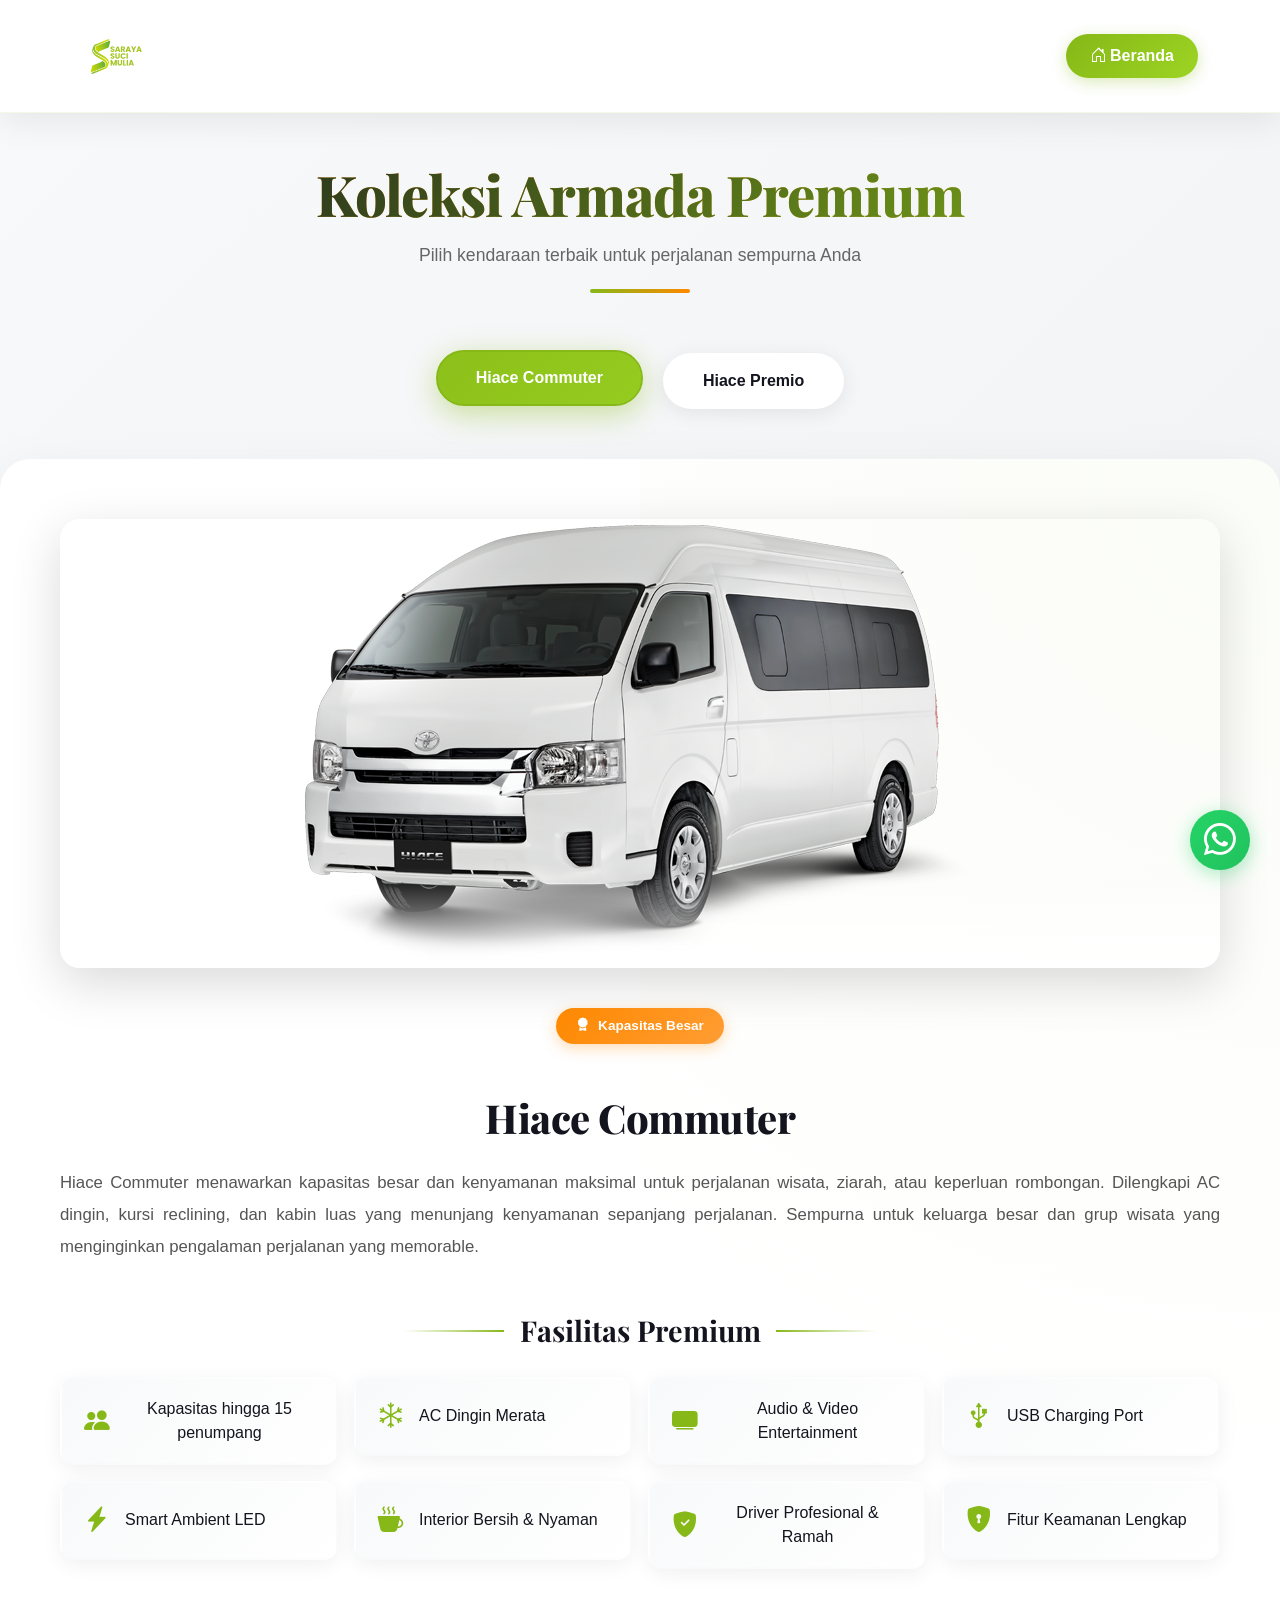
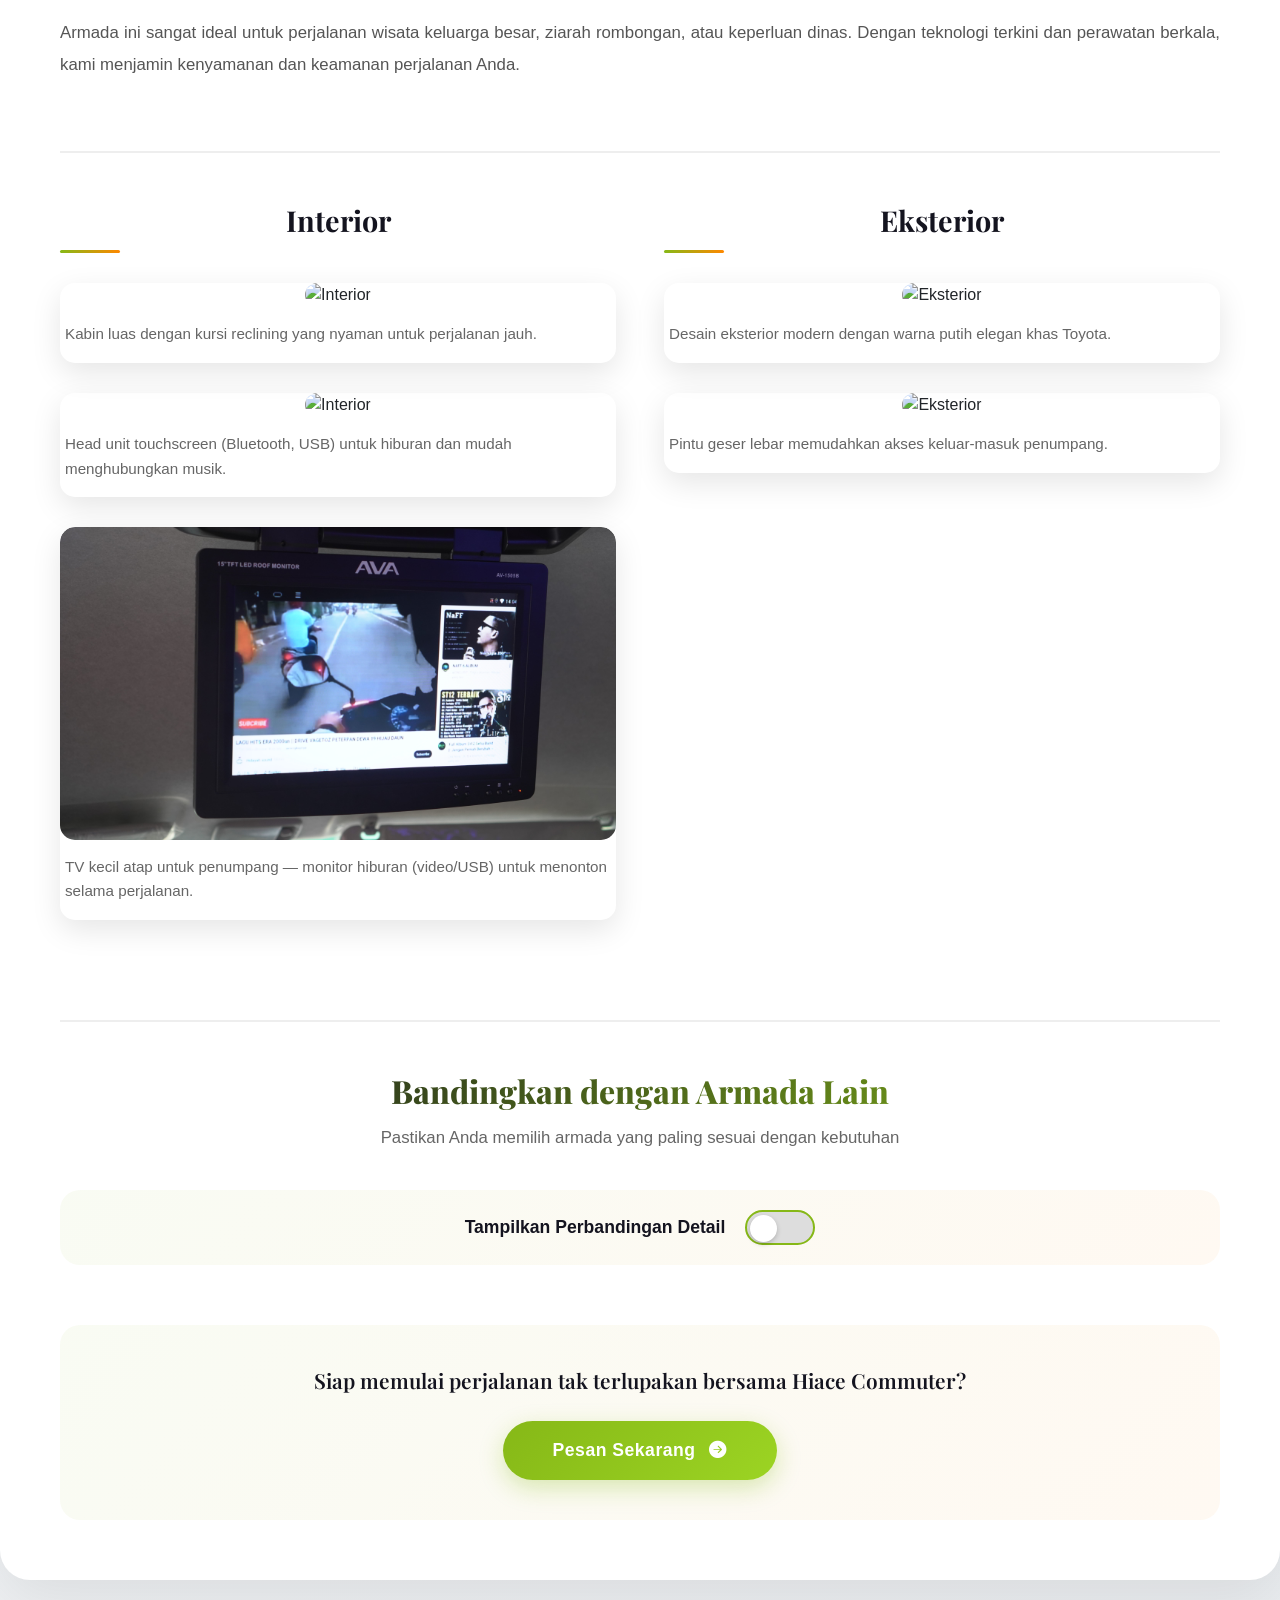
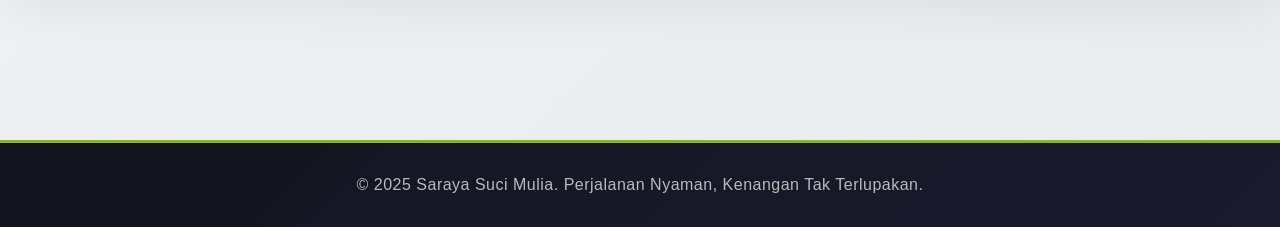
==== detailArmada.html @ 7cbd4448 "Initial commit" ====
<!DOCTYPE html>
<html lang="id">

<head>
  <meta charset="UTF-8">
  <meta name="viewport" content="width=device-width, initial-scale=1.0">
  <title>Detail Armada - Saraya</title>

  <!-- BOOTSTRAP & ICONS -->
   <link rel="icon" href="assets/img/logo_saraya.png" />
  <link href="https://cdn.jsdelivr.net/npm/bootstrap@5.3.3/dist/css/bootstrap.min.css" rel="stylesheet">
  <link href="https://cdn.jsdelivr.net/npm/bootstrap-icons@1.11.3/font/bootstrap-icons.css" rel="stylesheet">
  <link
    href="https://fonts.googleapis.com/css2?family=Playfair+Display:wght@600;700;800&family=Poppins:wght@300;400;500;600;700&display=swap"
    rel="stylesheet">
  <link href="https://fonts.googleapis.com/css2?family=Montserrat:wght@400;700&display=swap" rel="stylesheet">
  <link href="https://unpkg.com/aos@2.3.1/dist/aos.css" rel="stylesheet">

  <style>
    :root {
      --primary: #86B817;
      --secondary: #FE8800;
      --light: #F5F5F5;
      --dark: #14141F;
      --gold: #D4AF37;
    }

    * {
      margin: 0;
      padding: 0;
      box-sizing: border-box;
    }

    body {
      background: linear-gradient(135deg, #f8f9fa 0%, #e9ecef 100%);
      font-family: Helvetica, 'Montserrat', Arial, sans-serif;
      padding-top: 100px;
      overflow-x: hidden;
    }

    /* === NAVBAR === */
    .navbar {
      backdrop-filter: blur(20px);
      background: rgba(255, 255, 255, 0.95) !important;
      box-shadow: 0 8px 32px rgba(0, 0, 0, 0.08);
      border-bottom: 1px solid rgba(134, 184, 23, 0.1);
      transition: all 0.3s ease;
    }

    .navbar-brand img {
      width: 70px;
      height: auto;
      transition: transform 0.3s ease;
    }

    .navbar-brand img:hover {
      transform: scale(1.05);
    }

    .btn-home {
      background: linear-gradient(135deg, var(--primary), #9cd423);
      border: none;
      color: white;
      font-weight: 600;
      padding: 10px 28px;
      border-radius: 50px;
      box-shadow: 0 4px 15px rgba(134, 184, 23, 0.3);
      transition: all 0.3s ease;
      position: relative;
      overflow: hidden;
    }

    .btn-home::before {
      content: '';
      position: absolute;
      top: 0;
      left: -100%;
      width: 100%;
      height: 100%;
      background: linear-gradient(90deg, transparent, rgba(255, 255, 255, 0.3), transparent);
      transition: left 0.5s ease;
    }

    .btn-home:hover::before {
      left: 100%;
    }

    .btn-home:hover {
      transform: translateY(-2px);
      box-shadow: 0 6px 25px rgba(134, 184, 23, 0.4);
    }

    /* === MAIN CONTAINER === */
    main.container {
      padding: 60px 0 80px;
      max-width: 1400px;
    }

    /* === HERO TITLE === */
    .hero-title {
      text-align: center;
      margin-bottom: 60px;
      position: relative;
    }

    .hero-title h1 {
      font-family: 'Playfair Display', serif;
      font-weight: 800;
      font-size: 3.5rem;
      background: linear-gradient(135deg, var(--dark) 0%, var(--primary) 100%);
      -webkit-background-clip: text;
      -webkit-text-fill-color: transparent;
      background-clip: text;
      letter-spacing: -1px;
      margin-bottom: 15px;
      animation: fadeInDown 0.8s ease;
      position: relative;
    }

    .hero-title h1::before {
      content: attr(data-text);
      position: absolute;
      left: 0;
      top: 0;
      width: 100%;
      height: 100%;
      background: linear-gradient(135deg, var(--secondary) 0%, var(--gold) 100%);
      -webkit-background-clip: text;
      -webkit-text-fill-color: transparent;
      background-clip: text;
      z-index: -1;
      animation: shimmer 3s ease-in-out infinite;
    }

    @keyframes shimmer {

      0%,
      100% {
        opacity: 0;
        transform: translateX(-2px) translateY(-2px);
      }

      50% {
        opacity: 0.3;
        transform: translateX(2px) translateY(2px);
      }
    }

    .hero-title p {
      color: #666;
      font-size: 1.1rem;
      font-weight: 300;
      animation: fadeInUp 0.8s ease 0.2s backwards;
    }

    .hero-title::after {
      content: '';
      display: block;
      width: 100px;
      height: 4px;
      background: linear-gradient(90deg, var(--primary), var(--secondary));
      margin: 20px auto 0;
      border-radius: 10px;
      animation: fadeIn 0.8s ease 0.4s backwards;
    }

    @keyframes fadeInDown {
      from {
        opacity: 0;
        transform: translateY(-30px);
      }

      to {
        opacity: 1;
        transform: translateY(0);
      }
    }

    @keyframes fadeInUp {
      from {
        opacity: 0;
        transform: translateY(30px);
      }

      to {
        opacity: 1;
        transform: translateY(0);
      }
    }

    @keyframes fadeIn {
      from {
        opacity: 0;
      }

      to {
        opacity: 1;
      }
    }

    /* === SWITCH BUTTON === */
    .list-group-armada {
      display: flex;
      justify-content: center;
      gap: 20px;
      margin-bottom: 50px;
      flex-wrap: wrap;
    }

    .list-group-armada button {
      cursor: pointer;
      background: white;
      border: 2px solid transparent;
      color: var(--dark);
      padding: 14px 38px;
      border-radius: 50px;
      font-weight: 600;
      font-size: 1rem;
      transition: all 0.4s cubic-bezier(0.4, 0, 0.2, 1);
      box-shadow: 0 4px 20px rgba(0, 0, 0, 0.08);
      position: relative;
      overflow: hidden;
    }

    .list-group-armada button::before {
      content: '';
      position: absolute;
      top: 50%;
      left: 50%;
      width: 0;
      height: 0;
      border-radius: 50%;
      background: linear-gradient(135deg, var(--primary), #9cd423);
      transform: translate(-50%, -50%);
      transition: width 0.6s ease, height 0.6s ease;
      z-index: 0;
    }

    .list-group-armada button span {
      position: relative;
      z-index: 1;
    }

    .list-group-armada button:hover::before {
      width: 300px;
      height: 300px;
    }

    .list-group-armada button:hover {
      color: white;
      transform: translateY(-3px);
      box-shadow: 0 8px 30px rgba(134, 184, 23, 0.3);
    }

    .list-group-armada button.active {
      background: linear-gradient(135deg, var(--primary), #9cd423);
      color: white;
      border-color: var(--primary);
      box-shadow: 0 8px 30px rgba(134, 184, 23, 0.4);
      transform: translateY(-3px);
    }

    .list-group-armada button.active::before {
      width: 300px;
      height: 300px;
    }

    /* === ARMADA DETAIL === */
    .armada-detail {
      background: white;
      padding: 60px;
      border-radius: 30px;
      box-shadow: 0 20px 60px rgba(0, 0, 0, 0.08);
      transition: opacity 0.5s ease;
      position: relative;
      overflow: hidden;
    }

    .armada-detail::before {
      content: '';
      position: absolute;
      top: -50%;
      right: -50%;
      width: 100%;
      height: 100%;
      background: radial-gradient(circle, rgba(134, 184, 23, 0.03) 0%, transparent 70%);
      pointer-events: none;
    }

    .armada-image-wrapper {
      position: relative;
      margin-bottom: 40px;
      border-radius: 20px;
      overflow: hidden;
      box-shadow: 0 15px 50px rgba(0, 0, 0, 0.15);
    }

    .armada-image-wrapper::after {
      content: '';
      position: absolute;
      bottom: 0;
      left: 0;
      right: 0;
      height: 100px;
      background: linear-gradient(to top, rgba(255, 255, 255, 0.9), transparent);
    }

    .armada-detail img.main-image {
      max-width: 100%;
      border-radius: 20px;
      transition: transform 0.5s ease;
    }

    .armada-image-wrapper:hover img.main-image {
      transform: scale(1.05);
    }

    .armada-detail h3 {
      font-family: 'Playfair Display', serif;
      font-weight: 800;
      color: var(--dark);
      margin: 30px 0 20px;
      font-size: 2.5rem;
      letter-spacing: -0.5px;
    }

    .armada-badge {
      display: inline-block;
      background: linear-gradient(135deg, var(--secondary), #ff9d33);
      color: white;
      padding: 8px 20px;
      border-radius: 50px;
      font-size: 0.85rem;
      font-weight: 600;
      margin-bottom: 20px;
      box-shadow: 0 4px 15px rgba(254, 136, 0, 0.3);
      animation: pulse 2s ease-in-out infinite;
    }

    @keyframes pulse {

      0%,
      100% {
        transform: scale(1);
        box-shadow: 0 4px 15px rgba(254, 136, 0, 0.3);
      }

      50% {
        transform: scale(1.05);
        box-shadow: 0 6px 25px rgba(254, 136, 0, 0.5);
      }
    }

    .armada-detail p.description {
      color: #555;
      line-height: 1.9;
      text-align: justify;
      font-size: 1.05rem;
      font-weight: 400;
      margin: 25px 0;
    }

    /* === FASILITAS === */
    .fasilitas-section {
      margin-top: 50px;
    }

    .fasilitas-title {
      font-family: 'Playfair Display', serif;
      font-weight: 700;
      color: var(--dark);
      font-size: 1.8rem;
      margin-bottom: 30px;
      text-align: center;
      position: relative;
      display: inline-block;
      width: 100%;
    }

    .fasilitas-title::before,
    .fasilitas-title::after {
      content: '';
      position: absolute;
      top: 50%;
      width: 100px;
      height: 2px;
      background: linear-gradient(90deg, transparent, var(--primary));
    }

    .fasilitas-title::before {
      right: 60%;
      margin-right: 20px;
      background: linear-gradient(90deg, transparent, var(--primary));
    }

    .fasilitas-title::after {
      left: 60%;
      margin-left: 20px;
      background: linear-gradient(90deg, var(--primary), transparent);
    }

    .fasilitas-item {
      display: flex;
      align-items: center;
      gap: 15px;
      background: linear-gradient(135deg, #f8f9fa 0%, #ffffff 100%);
      border-radius: 15px;
      padding: 18px 22px;
      box-shadow: 0 5px 20px rgba(0, 0, 0, 0.06);
      border: 2px solid transparent;
      transition: all 0.4s cubic-bezier(0.4, 0, 0.2, 1);
      position: relative;
      overflow: hidden;
    }

    .fasilitas-item::before {
      content: '';
      position: absolute;
      top: 0;
      left: -100%;
      width: 100%;
      height: 100%;
      background: linear-gradient(135deg, var(--primary), #9cd423);
      transition: left 0.4s ease;
      z-index: 0;
    }

    .fasilitas-item:hover::before {
      left: 0;
    }

    .fasilitas-item:hover {
      border-color: var(--primary);
      transform: translateY(-5px);
      box-shadow: 0 12px 35px rgba(134, 184, 23, 0.25);
    }

    .fasilitas-item i {
      font-size: 1.6rem;
      color: var(--primary);
      transition: all 0.4s ease;
      position: relative;
      z-index: 1;
    }

    .fasilitas-item span {
      font-weight: 500;
      color: var(--dark);
      transition: all 0.4s ease;
      position: relative;
      z-index: 1;
    }

    .fasilitas-item:hover i,
    .fasilitas-item:hover span {
      color: white;
    }

    /* === INTERIOR EKSTERIOR === */
    .interior-eksterior {
      margin-top: 70px;
      padding-top: 50px;
      border-top: 2px solid #eee;
    }

    .interior-eksterior h5 {
      font-family: 'Playfair Display', serif;
      font-weight: 700;
      color: var(--dark);
      margin-bottom: 30px;
      font-size: 1.8rem;
      position: relative;
      padding-bottom: 15px;
    }

    .interior-eksterior h5::after {
      content: '';
      position: absolute;
      bottom: 0;
      left: 0;
      width: 60px;
      height: 3px;
      background: linear-gradient(90deg, var(--primary), var(--secondary));
      border-radius: 10px;
    }

    .gallery-item {
      margin-bottom: 30px;
      position: relative;
      overflow: hidden;
      border-radius: 15px;
      box-shadow: 0 10px 30px rgba(0, 0, 0, 0.1);
      transition: all 0.4s ease;
    }

    .gallery-item:hover {
      transform: translateY(-8px);
      box-shadow: 0 15px 45px rgba(0, 0, 0, 0.15);
    }

    .gallery-item img {
      border-radius: 15px;
      width: 100%;
      transition: transform 0.5s ease;
    }

    .gallery-item:hover img {
      transform: scale(1.08);
    }

    .gallery-item p {
      margin-top: 15px;
      color: #666;
      font-size: 0.95rem;
      line-height: 1.6;
      text-align: left;
      padding: 0 5px;
    }

    /* === CTA BUTTON === */
    .cta-section {
      margin-top: 60px;
      text-align: center;
      padding: 40px;
      background: linear-gradient(135deg, rgba(134, 184, 23, 0.05), rgba(254, 136, 0, 0.05));
      border-radius: 20px;
    }

    .cta-text {
      font-size: 1.3rem;
      font-weight: 600;
      color: var(--dark);
      margin-bottom: 25px;
      font-family: 'Playfair Display', serif;
    }

    .btn-primary {
      background: linear-gradient(135deg, var(--primary), #9cd423);
      border: none;
      color: white;
      font-weight: 700;
      border-radius: 50px;
      padding: 16px 50px;
      font-size: 1.1rem;
      transition: all 0.4s cubic-bezier(0.4, 0, 0.2, 1);
      box-shadow: 0 8px 25px rgba(134, 184, 23, 0.3);
      position: relative;
      overflow: hidden;
      letter-spacing: 0.5px;
    }

    .btn-primary::before {
      content: '';
      position: absolute;
      top: 0;
      left: -100%;
      width: 100%;
      height: 100%;
      background: linear-gradient(90deg, transparent, rgba(255, 255, 255, 0.3), transparent);
      transition: left 0.6s ease;
    }

    .btn-primary:hover::before {
      left: 100%;
    }

    .btn-primary:hover {
      background: linear-gradient(135deg, var(--secondary), #ff9d33);
      transform: translateY(-4px);
      box-shadow: 0 12px 35px rgba(254, 136, 0, 0.4);
    }

    .btn-primary i {
      margin-left: 8px;
      transition: transform 0.3s ease;
    }

    .btn-primary:hover i {
      transform: translateX(5px);
    }

    /* === FOOTER === */
    footer {
      background: linear-gradient(135deg, var(--dark) 0%, #1a1a2e 100%);
      color: #bbb;
      padding: 30px 0;
      margin-top: 80px;
      border-top: 3px solid var(--primary);
    }

    footer p {
      margin-bottom: 0;
      font-weight: 300;
      letter-spacing: 0.5px;
    }

    /* === RESPONSIVE === */
    @media (max-width: 768px) {
      .hero-title h1 {
        font-size: 2.5rem;
      }

      .armada-detail {
        padding: 30px 20px;
      }

      .armada-detail h3 {
        font-size: 2rem;
      }

      .list-group-armada button {
        width: 100%;
        max-width: 300px;
      }

      .btn-primary {
        width: 100%;
        max-width: 300px;
      }
    }

    @media (max-width: 576px) {
      body {
        padding-top: 90px;
      }

      main.container {
        padding: 40px 0;
      }

      .hero-title h1 {
        font-size: 2rem;
      }

      .armada-detail h3 {
        font-size: 1.8rem;
      }

      .fasilitas-title::before,
      .fasilitas-title::after {
        display: none;
      }
    }

    /* === FLOATING WHATSAPP === */
    .floating-whatsapp {
      position: fixed;
      width: 60px;
      height: 60px;
      bottom: 30px;
      right: 30px;
      background: linear-gradient(135deg, #25d366, #20ba5a);
      color: white;
      border-radius: 50%;
      text-align: center;
      font-size: 32px;
      box-shadow: 0 4px 20px rgba(37, 211, 102, 0.4);
      z-index: 9999;
      transition: all 0.3s ease;
      display: flex;
      align-items: center;
      justify-content: center;
      animation: bounce 2s ease-in-out infinite;
    }

    .floating-whatsapp::before {
      content: '';
      position: absolute;
      width: 100%;
      height: 100%;
      border-radius: 50%;
      background: rgba(37, 211, 102, 0.3);
      animation: ripple 1.5s ease-out infinite;
    }

    @keyframes bounce {

      0%,
      100% {
        transform: translateY(0);
      }

      50% {
        transform: translateY(-10px);
      }
    }

    @keyframes ripple {
      0% {
        transform: scale(1);
        opacity: 0.7;
      }

      100% {
        transform: scale(1.5);
        opacity: 0;
      }
    }

    .floating-whatsapp:hover {
      background: linear-gradient(135deg, #20ba5a, #1da851);
      transform: scale(1.1);
      box-shadow: 0 6px 30px rgba(37, 211, 102, 0.6);
    }

    .floating-whatsapp i {
      position: relative;
      z-index: 1;
    }

    /* === STATS COUNTER (Optional Enhancement) === */
    .stats-section {
      display: flex;
      justify-content: space-around;
      padding: 40px 0;
      background: linear-gradient(135deg, rgba(134, 184, 23, 0.05), rgba(254, 136, 0, 0.05));
      border-radius: 20px;
      margin: 40px 0;
    }

    .stat-item {
      text-align: center;
    }

    .stat-number {
      font-family: 'Playfair Display', serif;
      font-size: 3rem;
      font-weight: 800;
      background: linear-gradient(135deg, var(--primary), var(--secondary));
      -webkit-background-clip: text;
      -webkit-text-fill-color: transparent;
      background-clip: text;
    }

    .stat-label {
      color: #666;
      font-size: 0.95rem;
      margin-top: 5px;
    }

    /* === SCROLL TO TOP === */
    .scroll-top {
      position: fixed;
      bottom: 100px;
      right: 30px;
      width: 45px;
      height: 45px;
      background: linear-gradient(135deg, var(--primary), #9cd423);
      color: white;
      border-radius: 50%;
      display: none;
      align-items: center;
      justify-content: center;
      cursor: pointer;
      box-shadow: 0 4px 15px rgba(134, 184, 23, 0.3);
      transition: all 0.3s ease;
      z-index: 9998;
    }

    .scroll-top:hover {
      transform: translateY(-5px);
      box-shadow: 0 6px 25px rgba(134, 184, 23, 0.5);
    }

    .scroll-top.show {
      display: flex;
    }

    /* === COMPARISON TOOL === */
    .comparison-section-inline {
      margin-top: 70px;
      padding-top: 50px;
      border-top: 2px solid #eee;
    }

    .comparison-section {
      margin: 60px 0;
      padding: 50px;
      background: white;
      border-radius: 30px;
      box-shadow: 0 20px 60px rgba(0, 0, 0, 0.08);
      position: relative;
      overflow: hidden;
    }

    .comparison-section::before {
      content: '';
      position: absolute;
      top: -50%;
      left: -50%;
      width: 100%;
      height: 100%;
      background: radial-gradient(circle, rgba(134, 184, 23, 0.03) 0%, transparent 70%);
      pointer-events: none;
    }

    .comparison-header {
      text-align: center;
      margin-bottom: 40px;
    }

    .comparison-title {
      font-family: 'Playfair Display', serif;
      font-weight: 800;
      font-size: 2.5rem;
      background: linear-gradient(135deg, var(--dark) 0%, var(--primary) 100%);
      -webkit-background-clip: text;
      -webkit-text-fill-color: transparent;
      background-clip: text;
      margin-bottom: 15px;
    }

    .comparison-subtitle {
      color: #666;
      font-size: 1.05rem;
      font-weight: 300;
    }

    .comparison-toggle {
      display: flex;
      justify-content: center;
      align-items: center;
      gap: 20px;
      margin-bottom: 40px;
      padding: 20px;
      background: linear-gradient(135deg, rgba(134, 184, 23, 0.05), rgba(254, 136, 0, 0.05));
      border-radius: 20px;
    }

    .comparison-toggle-text {
      font-weight: 600;
      color: var(--dark);
      font-size: 1.1rem;
    }

    .toggle-switch {
      position: relative;
      width: 70px;
      height: 35px;
      background: #ddd;
      border-radius: 50px;
      cursor: pointer;
      transition: all 0.3s ease;
      border: 2px solid var(--primary);
    }

    .toggle-switch.active {
      background: linear-gradient(135deg, var(--primary), #9cd423);
    }

    .toggle-slider {
      position: absolute;
      top: 3px;
      left: 3px;
      width: 27px;
      height: 27px;
      background: white;
      border-radius: 50%;
      transition: all 0.3s ease;
      box-shadow: 0 2px 5px rgba(0, 0, 0, 0.2);
    }

    .toggle-switch.active .toggle-slider {
      transform: translateX(35px);
    }

    .comparison-table {
      width: 100%;
      border-collapse: separate;
      border-spacing: 0;
      overflow: hidden;
      border-radius: 15px;
      box-shadow: 0 5px 20px rgba(0, 0, 0, 0.08);
    }

    .comparison-table thead th {
      background: linear-gradient(135deg, var(--primary), #9cd423);
      color: white;
      padding: 20px;
      font-weight: 700;
      font-size: 1.2rem;
      text-align: center;
      position: sticky;
      top: 0;
      z-index: 10;
    }

    .comparison-table thead th:first-child {
      border-radius: 15px 0 0 0;
      text-align: left;
      padding-left: 30px;
    }

    .comparison-table thead th:last-child {
      border-radius: 0 15px 0 0;
    }

    .comparison-table tbody tr {
      transition: all 0.3s ease;
    }

    .comparison-table tbody tr:hover {
      background: rgba(134, 184, 23, 0.05);
      transform: scale(1.01);
    }

    .comparison-table tbody tr:hover td:first-child {
      color: var(--primary);
      font-weight: 700;
    }

    .comparison-table tbody tr:hover .comparison-icon {
      transform: scale(1.2);
      transition: transform 0.3s ease;
    }

    .comparison-table tbody td {
      padding: 20px;
      border-bottom: 1px solid #eee;
      text-align: center;
      vertical-align: middle;
      transition: all 0.3s ease;
    }

    .comparison-table tbody td:first-child {
      font-weight: 600;
      color: var(--dark);
      text-align: left;
      padding-left: 30px;
      width: 35%;
    }

    .comparison-table tbody tr:last-child td {
      border-bottom: none;
    }

    .comparison-value {
      font-size: 1.05rem;
      color: #555;
      font-weight: 500;
    }

    .comparison-icon {
      font-size: 1.8rem;
      margin-right: 10px;
      vertical-align: middle;
    }

    .icon-check {
      color: var(--primary);
    }

    .icon-times {
      color: #dc3545;
    }

    .highlight-cell {
      background: linear-gradient(135deg, rgba(134, 184, 23, 0.1), rgba(156, 212, 35, 0.1));
      font-weight: 700;
      color: var(--primary);
    }

    .best-badge {
      display: inline-block;
      background: linear-gradient(135deg, var(--secondary), #ff9d33);
      color: white;
      padding: 4px 12px;
      border-radius: 20px;
      font-size: 0.75rem;
      font-weight: 600;
      margin-left: 8px;
      box-shadow: 0 2px 8px rgba(254, 136, 0, 0.3);
    }

    /* Comparison Cards for Mobile */
    .comparison-cards {
      display: none;
    }

    .comparison-card {
      background: white;
      border-radius: 20px;
      padding: 30px;
      margin-bottom: 25px;
      box-shadow: 0 10px 30px rgba(0, 0, 0, 0.1);
      border: 2px solid transparent;
      transition: all 0.3s ease;
    }

    .comparison-card:hover {
      border-color: var(--primary);
      transform: translateY(-5px);
      box-shadow: 0 15px 40px rgba(134, 184, 23, 0.2);
    }

    .comparison-card-header {
      text-align: center;
      margin-bottom: 25px;
      padding-bottom: 20px;
      border-bottom: 2px solid #eee;
    }

    .comparison-card-title {
      font-family: 'Playfair Display', serif;
      font-weight: 800;
      font-size: 1.8rem;
      color: var(--dark);
      margin-bottom: 10px;
    }

    .comparison-card-badge {
      display: inline-block;
      background: linear-gradient(135deg, var(--secondary), #ff9d33);
      color: white;
      padding: 6px 16px;
      border-radius: 20px;
      font-size: 0.85rem;
      font-weight: 600;
    }

    .comparison-card-item {
      display: flex;
      justify-content: space-between;
      align-items: center;
      padding: 15px 0;
      border-bottom: 1px solid #f0f0f0;
    }

    .comparison-card-item:last-child {
      border-bottom: none;
    }

    .comparison-card-label {
      font-weight: 600;
      color: var(--dark);
      font-size: 0.95rem;
    }

    .comparison-card-value {
      color: #555;
      font-weight: 500;
      text-align: right;
    }

    @media (max-width: 992px) {
      .comparison-table-wrapper {
        display: none;
      }

      .comparison-cards {
        display: block;
      }

      .comparison-section {
        padding: 30px 20px;
      }

      .comparison-title {
        font-size: 2rem;
      }
    }
  </style>
</head>

<body>
  <nav class="navbar navbar-light fixed-top py-3">
    <div class="container d-flex justify-content-between align-items-center">
      <a class="navbar-brand" href="index.html">
        <img src="assets/img/logo_saraya.png" alt="Saraya Suci Mulia">
      </a>
      <a href="index.html" class="btn btn-home px-4">
        <i class="bi bi-house-door"></i> Beranda
      </a>
    </div>
  </nav>

  <main class="container">
    <div class="hero-title">
      <h1 data-text="Koleksi Armada Premium">Koleksi Armada Premium</h1>
      <p>Pilih kendaraan terbaik untuk perjalanan sempurna Anda</p>
    </div>

    <div class="list-group-armada">
      <button class="active" data-armada="commuter">
        <span>Hiace Commuter</span>
      </button>
      <button data-armada="premio">
        <span>Hiace Premio</span>
      </button>
    </div>

    <section id="armadaDetail" class="armada-detail text-center">
      <!-- Konten dinamis di sini -->
    </section>
  </main>

  <footer class="text-center">
    <p>&copy; 2025 Saraya Suci Mulia. Perjalanan Nyaman, Kenangan Tak Terlupakan.</p>
  </footer>

  <!-- Floating WhatsApp Button -->
  <a href="https://wa.me/628884907865?text=Halo,%20saya%20ingin%20bertanya%20tentang%20sewa%20armada"
    class="floating-whatsapp" target="_blank" title="Hubungi kami di WhatsApp">
    <i class="bi bi-whatsapp"></i>
  </a>

  <!-- JS -->
  <script src="https://cdn.jsdelivr.net/npm/bootstrap@5.3.3/dist/js/bootstrap.bundle.min.js"></script>
  <script src="https://unpkg.com/aos@2.3.1/dist/aos.js"></script>
  <script>
    // Initialize AOS
    AOS.init({
      duration: 800,
      easing: 'ease-in-out',
      once: true,
      offset: 100
    });

    const armadaData = {
      commuter: {
        title: "Hiace Commuter",
        badge: "Kapasitas Besar",
        img: "assets/img/armada/commuter.png",
        desc: "Hiace Commuter menawarkan kapasitas besar dan kenyamanan maksimal untuk perjalanan wisata, ziarah, atau keperluan rombongan. Dilengkapi AC dingin, kursi reclining, dan kabin luas yang menunjang kenyamanan sepanjang perjalanan. Sempurna untuk keluarga besar dan grup wisata yang menginginkan pengalaman perjalanan yang memorable.",
        fasilitas: [
          { icon: "bi-people-fill", text: "Kapasitas hingga 15 penumpang" },
          { icon: "bi-snow", text: "AC Dingin Merata" },
          { icon: "bi-tv-fill", text: "Audio & Video Entertainment" },
          { icon: "bi-usb-symbol", text: "USB Charging Port" },
          { icon: "bi-lightning-charge-fill", text: "Smart Ambient LED" },
          { icon: "bi-cup-hot-fill", text: "Interior Bersih & Nyaman" },
          { icon: "bi-shield-fill-check", text: "Driver Profesional & Ramah" },
          { icon: "bi-shield-lock-fill", text: "Fitur Keamanan Lengkap" }
        ],
        extra: "Armada ini sangat ideal untuk perjalanan wisata keluarga besar, ziarah rombongan, atau keperluan dinas. Dengan teknologi terkini dan perawatan berkala, kami menjamin kenyamanan dan keamanan perjalanan Anda.",
        interior: [
          { img: "assets/img/armada/interiorcommuter1.jpg", text: "Kabin luas dengan kursi reclining yang nyaman untuk perjalanan jauh." },
          { img: "assets/img/armada/interiorcommuter2.jpg", text: "Head unit touchscreen (Bluetooth, USB) untuk hiburan dan mudah menghubungkan musik." },
          { img: "assets/img/armada/interior2.jpg", text: "TV kecil atap untuk penumpang — monitor hiburan (video/USB) untuk menonton selama perjalanan." }
        ],
        eksterior: [
          { img: "assets/img/armada/exteriorcommuter1.jpg", text: "Desain eksterior modern dengan warna putih elegan khas Toyota." },
          { img: "assets/img/armada/exteriorcommuter2.jpg", text: "Pintu geser lebar memudahkan akses keluar-masuk penumpang." }
        ]
      },
      premio: {
        title: "Hiace Premio",
        badge: "Luxury Class",
        img: "assets/img/armada/premio.png",
        desc: "Hiace Premio hadir dengan desain lebih modern, kabin mewah, dan suspensi halus. Cocok untuk perjalanan eksklusif, bisnis, atau wisata premium dengan tampilan elegan dan kenyamanan kelas atas. Nikmati pengalaman berkendara yang tak terlupakan dengan standar luxury yang mengutamakan detail dan kepuasan pelanggan.",
        fasilitas: [
          { icon: "bi-people-fill", text: "Kapasitas hingga 10 penumpang" },
          { icon: "bi-stars", text: "Premium Executive Seat" },
          { icon: "bi-snow", text: "AC Dingin Multi-Zone" },
          { icon: "bi-tv-fill", text: "Premium Entertainment System" },
          { icon: "bi-usb-symbol", text: "Fast USB Charging" },
          { icon: "bi-lightning-charge-fill", text: "Smart Ambient LED" },
          { icon: "bi-cup-hot-fill", text: "Luxury Interior Design" },
          { icon: "bi-shield-fill-check", text: "Professional Driver" },
          { icon: "bi-shield-lock-fill", text: "Fitur Keamanan Lengkap" }
        ],
        extra: "Hiace Premio menawarkan pengalaman perjalanan yang mewah dengan kenyamanan kelas eksekutif. Setiap detail dirancang untuk memberikan kemewahan maksimal, dari material premium hingga teknologi canggih yang memanjakan setiap perjalanan Anda.",
        interior: [
          { img: "assets/img/armada/interiorpremio1.jpg", text: "Interior premium dengan material kulit dan tata cahaya elegan." },
          { img: "assets/img/armada/interiorpremio2.jpg", text: "Kursi ergonomis dengan sandaran kepala dan ruang kaki luas." }
        ],
        eksterior: [
          { img: "assets/img/armada/exteriorpremio1.jpg", text: "Velg stylish dan bodi aerodinamis menambah kesan eksklusif." },
          { img: "assets/img/armada/duo-armada.jpg", text: "Desain eksterior elegan dan modern dengan grill berlapis krom." }
        ]
      }
    };

    const buttons = document.querySelectorAll('.list-group-armada button');
    const detailSection = document.getElementById('armadaDetail');

    function loadArmada(key) {
      const a = armadaData[key];
      detailSection.style.opacity = 0;

      setTimeout(() => {
        detailSection.innerHTML = `
          <div class="armada-image-wrapper" data-aos="zoom-in">
            <img src="${a.img}" alt="${a.title}" class="main-image">
          </div>
          <span class="armada-badge" data-aos="fade-up" data-aos-delay="100"><i class="bi bi-award-fill me-2"></i>${a.badge}</span>
          <h3 data-aos="fade-up" data-aos-delay="200">${a.title}</h3>
          <p class="description" data-aos="fade-up" data-aos-delay="300">${a.desc}</p>
          
          <div class="fasilitas-section">
            <h4 class="fasilitas-title" data-aos="fade-up" data-aos-delay="400">Fasilitas Premium</h4>
            <div class="row g-3">
              ${a.fasilitas.map((f, index) => `
                <div class="col-md-6 col-lg-3" data-aos="fade-up" data-aos-delay="${500 + (index * 50)}">
                  <div class="fasilitas-item">
                    <i class="bi ${f.icon}"></i> <span>${f.text}</span>
                  </div>
                </div>`).join('')}
            </div>
          </div>
          
          <p class="description mt-5" data-aos="fade-up" data-aos-delay="900">${a.extra}</p>
          
          <div class="interior-eksterior">
            <div class="row g-5">
              <div class="col-md-6" data-aos="fade-right" data-aos-delay="1000">
                <h5>Interior</h5>
                ${a.interior.map((i, index) => `
                  <div class="gallery-item" data-aos="fade-up" data-aos-delay="${1100 + (index * 100)}">
                    <img src="${i.img}" alt="Interior">
                    <p>${i.text}</p>
                  </div>`).join('')}
              </div>
              <div class="col-md-6" data-aos="fade-left" data-aos-delay="1000">
                <h5>Eksterior</h5>
                ${a.eksterior.map((e, index) => `
                  <div class="gallery-item" data-aos="fade-up" data-aos-delay="${1100 + (index * 100)}">
                    <img src="${e.img}" alt="Eksterior">
                    <p>${e.text}</p>
                  </div>`).join('')}
              </div>
            </div>
          </div>

          <!-- Comparison Section Inside Detail -->
          <div class="comparison-section-inline" style="margin-top: 70px; padding-top: 50px; border-top: 2px solid #eee;">
            <div class="comparison-header" data-aos="fade-up" data-aos-delay="1300">
              <h2 class="comparison-title" style="font-size: 2rem;">Bandingkan dengan Armada Lain</h2>
              <p class="comparison-subtitle">Pastikan Anda memilih armada yang paling sesuai dengan kebutuhan</p>
            </div>

            <div class="comparison-toggle" data-aos="fade-up" data-aos-delay="1400">
              <span class="comparison-toggle-text">Tampilkan Perbandingan Detail</span>
              <div class="toggle-switch" id="comparisonToggle">
                <div class="toggle-slider"></div>
              </div>
            </div>

            <div id="comparisonContent" style="display: none;">
              <!-- Table View for Desktop -->
              <div class="comparison-table-wrapper" data-aos="fade-up" data-aos-delay="1500">
                <table class="comparison-table">
                  <thead>
                    <tr>
                      <th>Fitur</th>
                      <th>
                        Hiace Commuter
                        <span class="best-badge">Best Value</span>
                      </th>
                      <th>
                        Hiace Premio
                        <span class="best-badge">Luxury</span>
                      </th>
                    </tr>
                  </thead>
                  <tbody>
                    <tr>
                      <td><i class="bi bi-people-fill comparison-icon"></i>Kapasitas</td>
                      <td class="highlight-cell">15 Penumpang</td>
                      <td>10 Penumpang</td>
                    </tr>
                    <tr>
                      <td><i class="bi bi-star-fill comparison-icon"></i>Tipe Kursi</td>
                      <td>Reclining Seat</td>
                      <td class="highlight-cell">Premium Executive Seat</td>
                    </tr>
                    <tr>
                      <td><i class="bi bi-snow comparison-icon"></i>AC</td>
                      <td>AC Dingin Merata</td>
                      <td class="highlight-cell">AC Multi-Zone</td>
                    </tr>
                    <tr>
                      <td><i class="bi bi-tv-fill comparison-icon"></i>Entertainment</td>
                      <td>Audio & Video Standard</td>
                      <td class="highlight-cell">Premium Entertainment System</td>
                    </tr>
                    <tr>
                      <td><i class="bi bi-usb-symbol comparison-icon"></i>Charging</td>
                      <td>USB Port</td>
                      <td class="highlight-cell">Fast USB Charging</td>
                    </tr>
                    <tr>
                      <td><i class="bi bi-lightning-charge-fill comparison-icon"></i>Pencahayaan</td>
                      <td>Lampu Ambient LED</td>
                      <td class="highlight-cell">Smart Ambient LED</td>
                    </tr>
                    <tr>
                      <td><i class="bi bi-speedometer2 comparison-icon"></i>Desain Interior</td>
                      <td>Modern & Nyaman</td>
                      <td class="highlight-cell">Luxury Premium</td>
                    </tr>
                    <tr>
                      <td><i class="bi bi-shield-fill-check comparison-icon"></i>Keamanan</td>
                      <td><i class="bi bi-check-circle-fill icon-check"></i> Standard Safety</td>
                      <td class="highlight-cell"><i class="bi bi-check-circle-fill icon-check"></i> Advanced Safety</td>
                    </tr>
                    <tr>
                      <td><i class="bi bi-wallet2 comparison-icon"></i>Cocok Untuk</td>
                      <td>Wisata Keluarga, Ziarah<br>Rombongan Besar</td>
                      <td class="highlight-cell">Perjalanan Bisnis<br>Wisata Premium</td>
                    </tr>
                    <tr>
                      <td><i class="bi bi-cash-stack comparison-icon"></i>Harga</td>
                      <td class="highlight-cell">Lebih Ekonomis</td>
                      <td>Premium</td>
                    </tr>
                  </tbody>
                </table>
              </div>

              <!-- Card View for Mobile -->
              <div class="comparison-cards">
                <div class="comparison-card" data-aos="fade-up" data-aos-delay="1500">
                  <div class="comparison-card-header">
                    <h3 class="comparison-card-title">Hiace Commuter</h3>
                    <span class="comparison-card-badge">Best Value</span>
                  </div>
                  <div class="comparison-card-item">
                    <span class="comparison-card-label"><i class="bi bi-people-fill me-2"></i>Kapasitas</span>
                    <span class="comparison-card-value">15 Penumpang</span>
                  </div>
                  <div class="comparison-card-item">
                    <span class="comparison-card-label"><i class="bi bi-star-fill me-2"></i>Tipe Kursi</span>
                    <span class="comparison-card-value">Reclining Seat</span>
                  </div>
                  <div class="comparison-card-item">
                    <span class="comparison-card-label"><i class="bi bi-snow me-2"></i>AC</span>
                    <span class="comparison-card-value">AC Dingin Merata</span>
                  </div>
                  <div class="comparison-card-item">
                    <span class="comparison-card-label"><i class="bi bi-tv-fill me-2"></i>Entertainment</span>
                    <span class="comparison-card-value">Audio & Video Standard</span>
                  </div>
                  <div class="comparison-card-item">
                    <span class="comparison-card-label"><i class="bi bi-wallet2 me-2"></i>Cocok Untuk</span>
                    <span class="comparison-card-value">Wisata Keluarga, Ziarah</span>
                  </div>
                </div>

                <div class="comparison-card" data-aos="fade-up" data-aos-delay="1600">
                  <div class="comparison-card-header">
                    <h3 class="comparison-card-title">Hiace Premio</h3>
                    <span class="comparison-card-badge">Luxury</span>
                  </div>
                  <div class="comparison-card-item">
                    <span class="comparison-card-label"><i class="bi bi-people-fill me-2"></i>Kapasitas</span>
                    <span class="comparison-card-value">10 Penumpang</span>
                  </div>
                  <div class="comparison-card-item">
                    <span class="comparison-card-label"><i class="bi bi-star-fill me-2"></i>Tipe Kursi</span>
                    <span class="comparison-card-value">Premium Executive Seat</span>
                  </div>
                  <div class="comparison-card-item">
                    <span class="comparison-card-label"><i class="bi bi-snow me-2"></i>AC</span>
                    <span class="comparison-card-value">AC Multi-Zone</span>
                  </div>
                  <div class="comparison-card-item">
                    <span class="comparison-card-label"><i class="bi bi-tv-fill me-2"></i>Entertainment</span>
                    <span class="comparison-card-value">Premium Entertainment System</span>
                  </div>
                  <div class="comparison-card-item">
                    <span class="comparison-card-label"><i class="bi bi-wallet2 me-2"></i>Cocok Untuk</span>
                    <span class="comparison-card-value">Perjalanan Bisnis Premium</span>
                  </div>
                </div>
              </div>
            </div>
          </div>
          
          <div class="cta-section" data-aos="zoom-in" data-aos-delay="1700">
            <p class="cta-text">Siap memulai perjalanan tak terlupakan bersama ${a.title}?</p>
            <a href="https://wa.me/628884907879?text=Halo,%20saya%20tertarik%20dengan%20${a.title}" class="btn btn-primary" target="_blank">
              Pesan Sekarang <i class="bi bi-arrow-right-circle-fill"></i>
            </a>
          </div>
        `;
        detailSection.style.opacity = 1;
        AOS.refresh(); // Refresh AOS after content load
      }, 300);
    }

    // Event tombol
    buttons.forEach(btn => {
      btn.addEventListener('click', () => {
        buttons.forEach(b => b.classList.remove('active'));
        btn.classList.add('active');
        loadArmada(btn.getAttribute('data-armada'));
      });
    });

    // Default tampil commuter saat pertama
    loadArmada('commuter');

    // Scroll to Top Functionality
    const scrollTopBtn = document.getElementById('scrollTop');

    window.addEventListener('scroll', () => {
      if (window.pageYOffset > 300) {
        scrollTopBtn.classList.add('show');
      } else {
        scrollTopBtn.classList.remove('show');
      }
    });

    scrollTopBtn.addEventListener('click', () => {
      window.scrollTo({
        top: 0,
        behavior: 'smooth'
      });
    });

    // Add smooth scroll behavior
    document.querySelectorAll('a[href^="#"]').forEach(anchor => {
      anchor.addEventListener('click', function (e) {
        e.preventDefault();
        const target = document.querySelector(this.getAttribute('href'));
        if (target) {
          target.scrollIntoView({
            behavior: 'smooth',
            block: 'start'
          });
        }
      });
    });
  </script>
  <script>
    document.addEventListener("click", function (e) {
      const toggle = e.target.closest("#comparisonToggle");
      if (!toggle) return; // kalau bukan klik di tombol toggle, abaikan

      const content = document.getElementById("comparisonContent");
      if (!content) return;

      toggle.classList.toggle("active");
      const isActive = toggle.classList.contains("active");
      content.style.display = isActive ? "block" : "none";

      if (isActive) {
        setTimeout(() => {
          content.scrollIntoView({ behavior: "smooth", block: "nearest" });
          if (window.AOS) AOS.refresh();
        }, 100);
      }
    });
  </script>
</body>

</html>
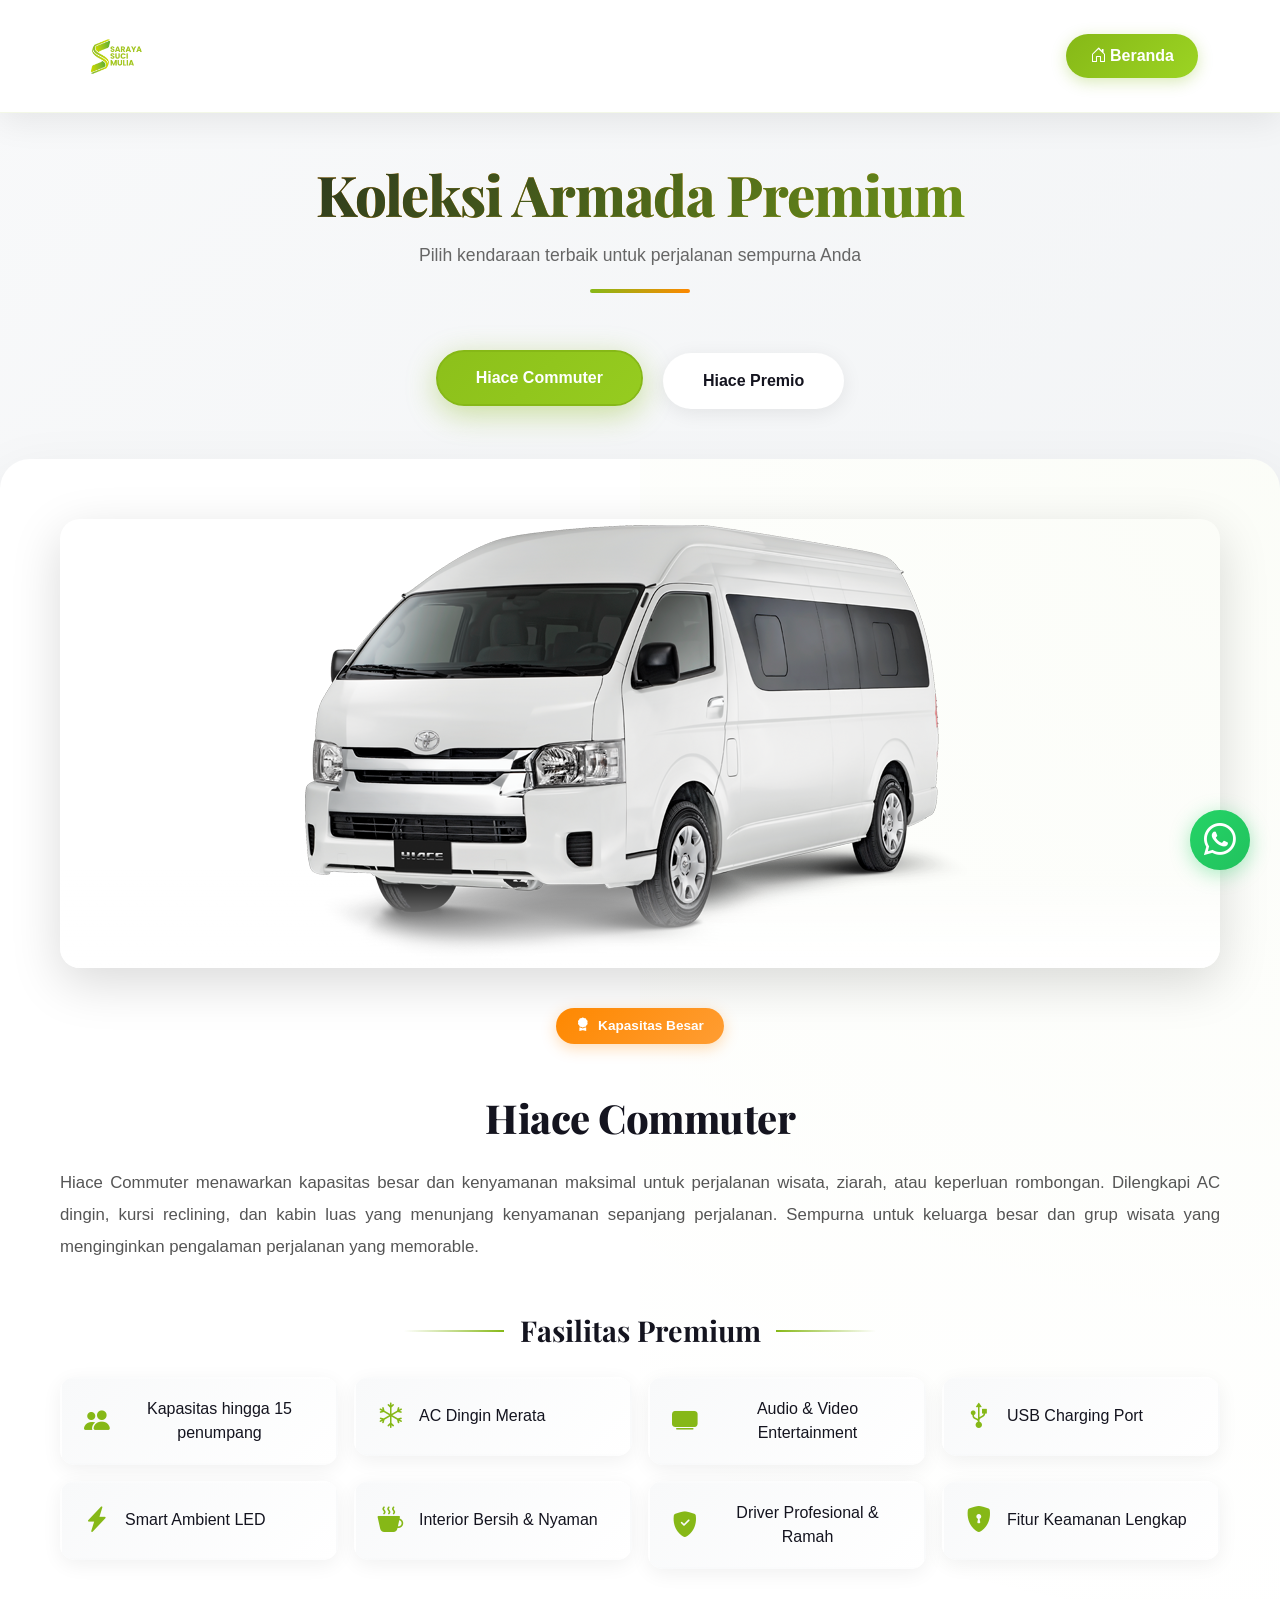
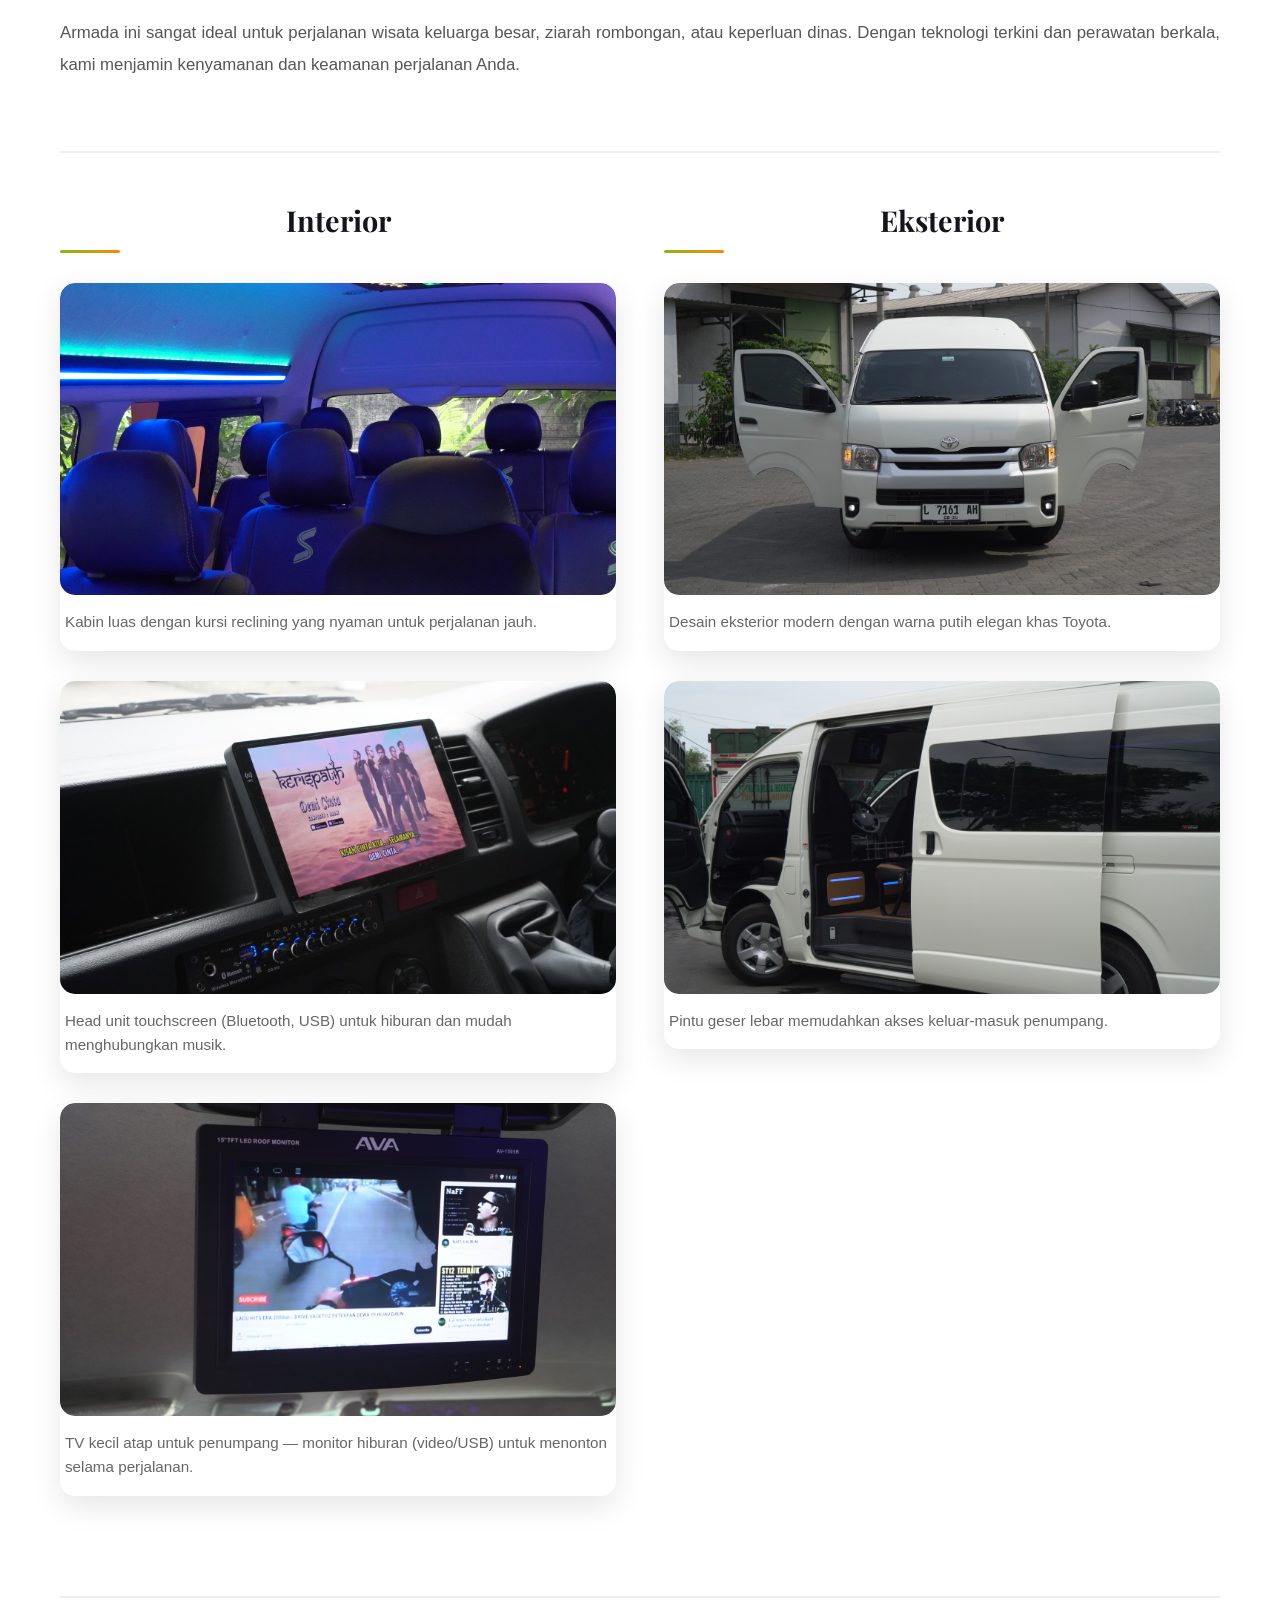
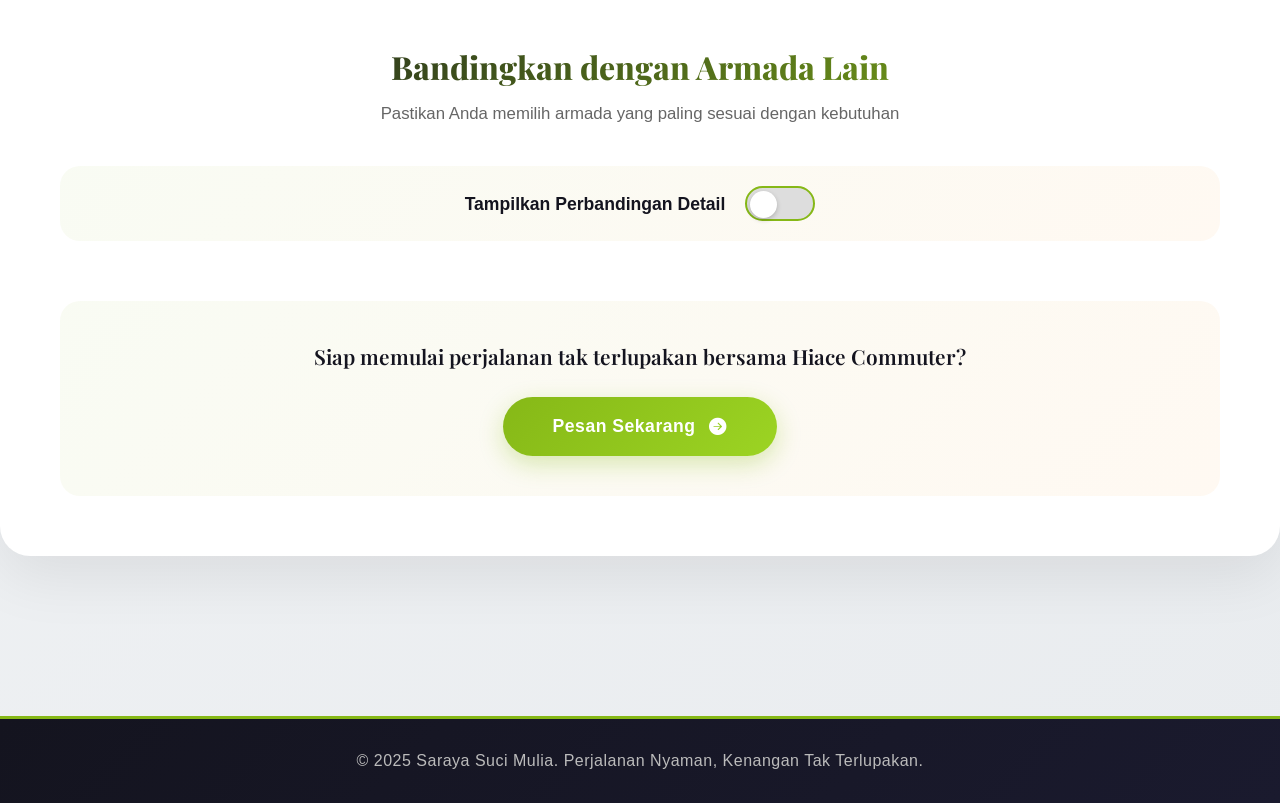
==== commit 3139ff9b: "fix image filename case" ====
--- a/detailArmada.html
+++ b/detailArmada.html
@@ -1134,13 +1134,13 @@
         ],
         extra: "Armada ini sangat ideal untuk perjalanan wisata keluarga besar, ziarah rombongan, atau keperluan dinas. Dengan teknologi terkini dan perawatan berkala, kami menjamin kenyamanan dan keamanan perjalanan Anda.",
         interior: [
-          { img: "assets/img/armada/interiorcommuter1.jpg", text: "Kabin luas dengan kursi reclining yang nyaman untuk perjalanan jauh." },
-          { img: "assets/img/armada/interiorcommuter2.jpg", text: "Head unit touchscreen (Bluetooth, USB) untuk hiburan dan mudah menghubungkan musik." },
+          { img: "assets/img/armada/interiorcommuter1.JPG", text: "Kabin luas dengan kursi reclining yang nyaman untuk perjalanan jauh." },
+          { img: "assets/img/armada/interiorcommuter2.JPG", text: "Head unit touchscreen (Bluetooth, USB) untuk hiburan dan mudah menghubungkan musik." },
           { img: "assets/img/armada/interior2.jpg", text: "TV kecil atap untuk penumpang — monitor hiburan (video/USB) untuk menonton selama perjalanan." }
         ],
         eksterior: [
-          { img: "assets/img/armada/exteriorcommuter1.jpg", text: "Desain eksterior modern dengan warna putih elegan khas Toyota." },
-          { img: "assets/img/armada/exteriorcommuter2.jpg", text: "Pintu geser lebar memudahkan akses keluar-masuk penumpang." }
+          { img: "assets/img/armada/exteriorcommuter1.JPG", text: "Desain eksterior modern dengan warna putih elegan khas Toyota." },
+          { img: "assets/img/armada/exteriorcommuter2.JPG", text: "Pintu geser lebar memudahkan akses keluar-masuk penumpang." }
         ]
       },
       premio: {
@@ -1165,8 +1165,8 @@
           { img: "assets/img/armada/interiorpremio2.jpg", text: "Kursi ergonomis dengan sandaran kepala dan ruang kaki luas." }
         ],
         eksterior: [
-          { img: "assets/img/armada/exteriorpremio1.jpg", text: "Velg stylish dan bodi aerodinamis menambah kesan eksklusif." },
-          { img: "assets/img/armada/duo-armada.jpg", text: "Desain eksterior elegan dan modern dengan grill berlapis krom." }
+          { img: "assets/img/armada/exteriorpremio1.JPG", text: "Velg stylish dan bodi aerodinamis menambah kesan eksklusif." },
+          { img: "assets/img/armada/duo-armada.JPG", text: "Desain eksterior elegan dan modern dengan grill berlapis krom." }
         ]
       }
     };
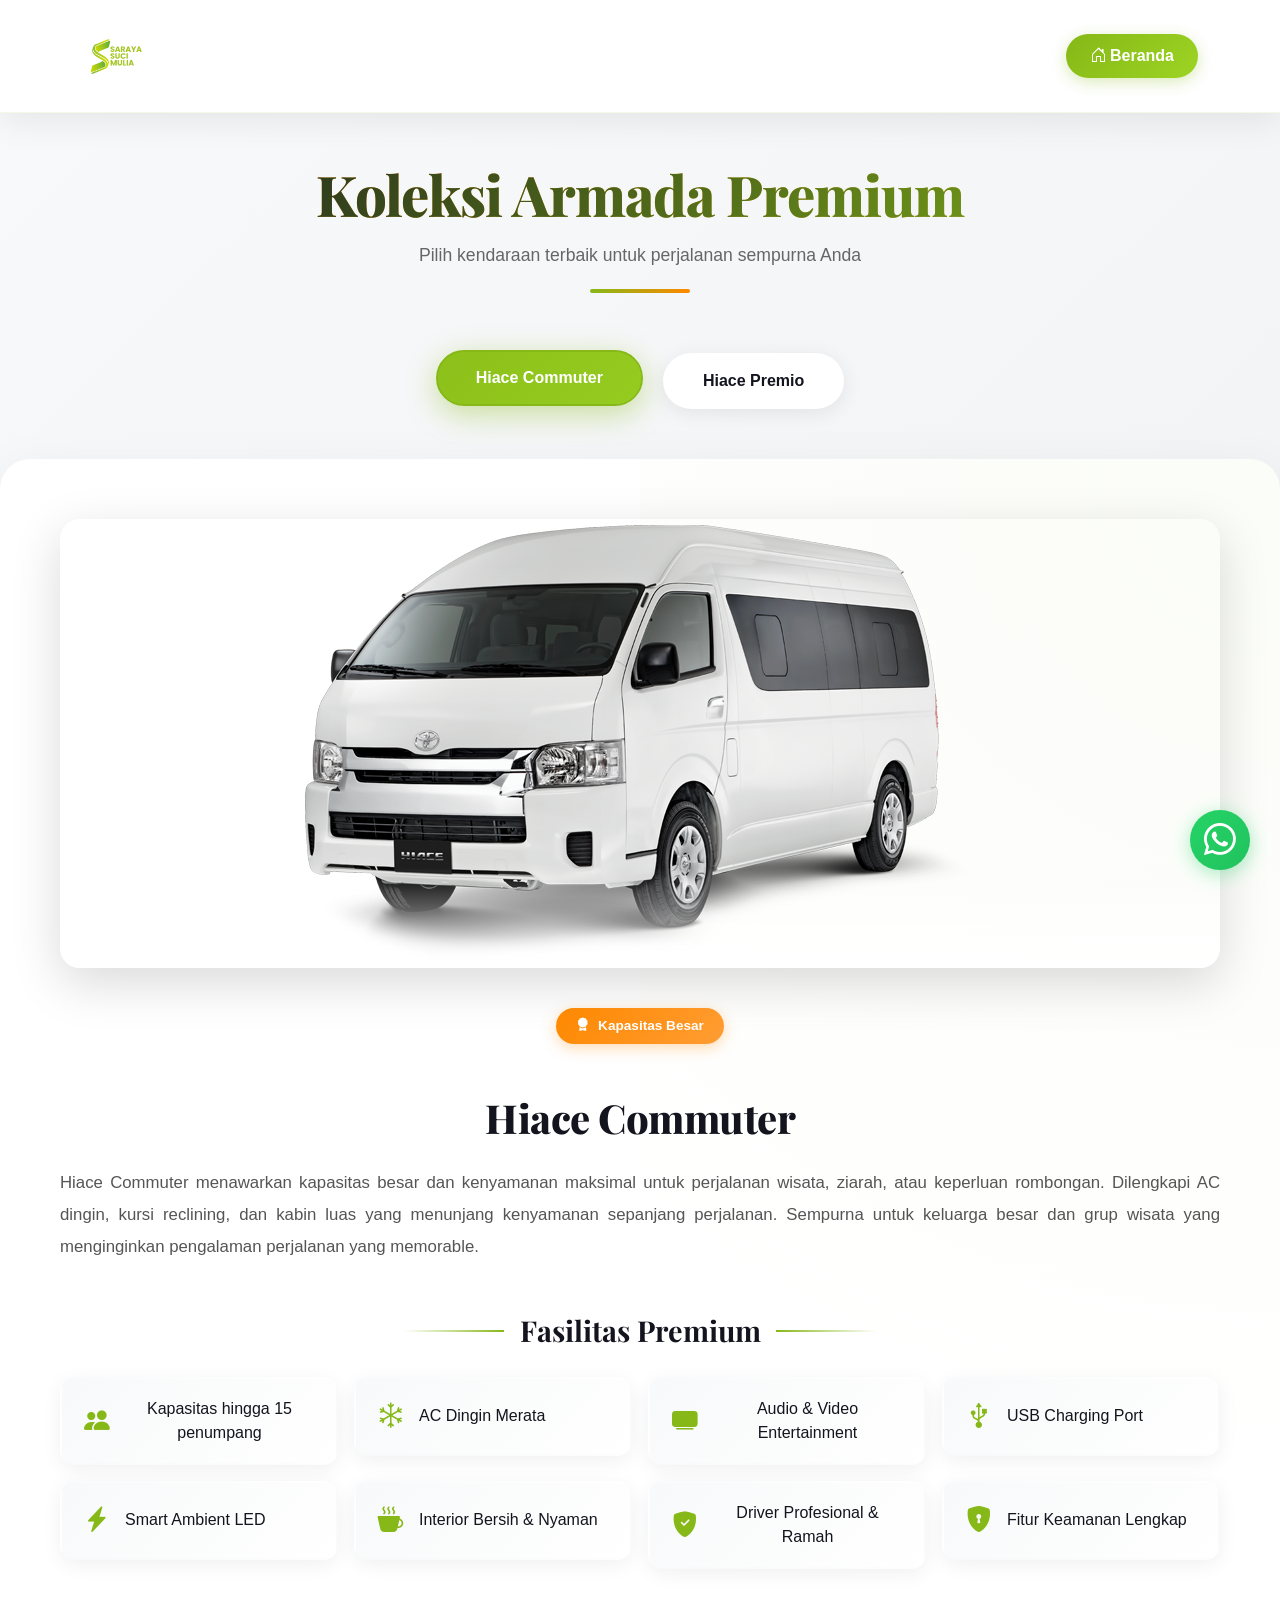
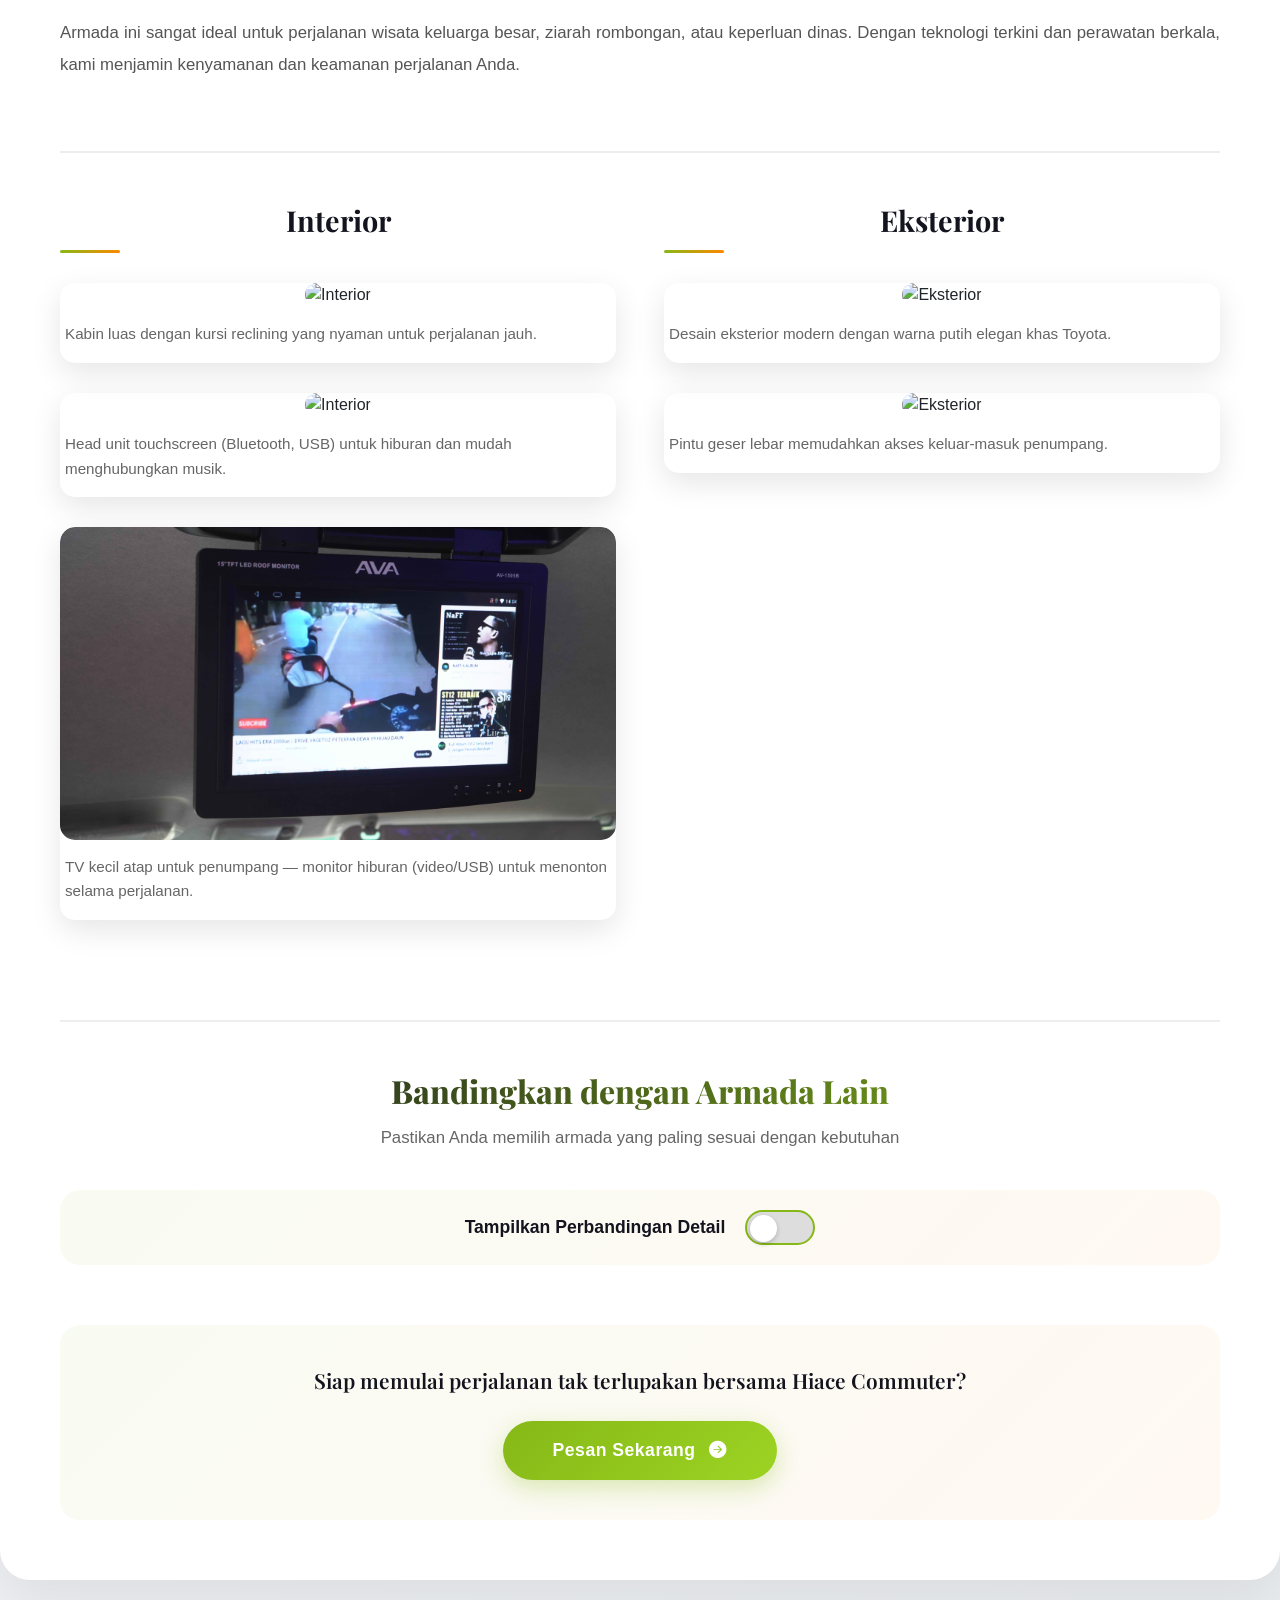
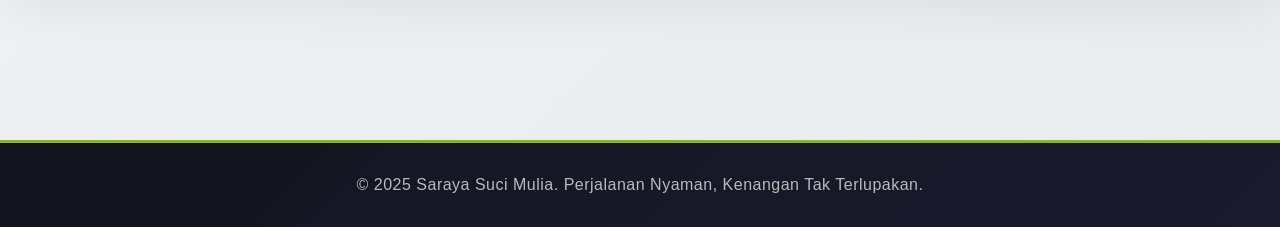
==== commit 7d4b18d6: "Update image formats" ====
--- a/detailArmada.html
+++ b/detailArmada.html
@@ -1134,13 +1134,13 @@
         ],
         extra: "Armada ini sangat ideal untuk perjalanan wisata keluarga besar, ziarah rombongan, atau keperluan dinas. Dengan teknologi terkini dan perawatan berkala, kami menjamin kenyamanan dan keamanan perjalanan Anda.",
         interior: [
-          { img: "assets/img/armada/interiorcommuter1.JPG", text: "Kabin luas dengan kursi reclining yang nyaman untuk perjalanan jauh." },
-          { img: "assets/img/armada/interiorcommuter2.JPG", text: "Head unit touchscreen (Bluetooth, USB) untuk hiburan dan mudah menghubungkan musik." },
+          { img: "assets/img/armada/interiorcommuter1.jpg", text: "Kabin luas dengan kursi reclining yang nyaman untuk perjalanan jauh." },
+          { img: "assets/img/armada/interiorcommuter2.jpg", text: "Head unit touchscreen (Bluetooth, USB) untuk hiburan dan mudah menghubungkan musik." },
           { img: "assets/img/armada/interior2.jpg", text: "TV kecil atap untuk penumpang — monitor hiburan (video/USB) untuk menonton selama perjalanan." }
         ],
         eksterior: [
-          { img: "assets/img/armada/exteriorcommuter1.JPG", text: "Desain eksterior modern dengan warna putih elegan khas Toyota." },
-          { img: "assets/img/armada/exteriorcommuter2.JPG", text: "Pintu geser lebar memudahkan akses keluar-masuk penumpang." }
+          { img: "assets/img/armada/exteriorcommuter1.jpg", text: "Desain eksterior modern dengan warna putih elegan khas Toyota." },
+          { img: "assets/img/armada/exteriorcommuter2.jpg", text: "Pintu geser lebar memudahkan akses keluar-masuk penumpang." }
         ]
       },
       premio: {
@@ -1165,8 +1165,8 @@
           { img: "assets/img/armada/interiorpremio2.jpg", text: "Kursi ergonomis dengan sandaran kepala dan ruang kaki luas." }
         ],
         eksterior: [
-          { img: "assets/img/armada/exteriorpremio1.JPG", text: "Velg stylish dan bodi aerodinamis menambah kesan eksklusif." },
-          { img: "assets/img/armada/duo-armada.JPG", text: "Desain eksterior elegan dan modern dengan grill berlapis krom." }
+          { img: "assets/img/armada/exteriorpremio1.jpg", text: "Velg stylish dan bodi aerodinamis menambah kesan eksklusif." },
+          { img: "assets/img/armada/duo-armada.jpg", text: "Desain eksterior elegan dan modern dengan grill berlapis krom." }
         ]
       }
     };
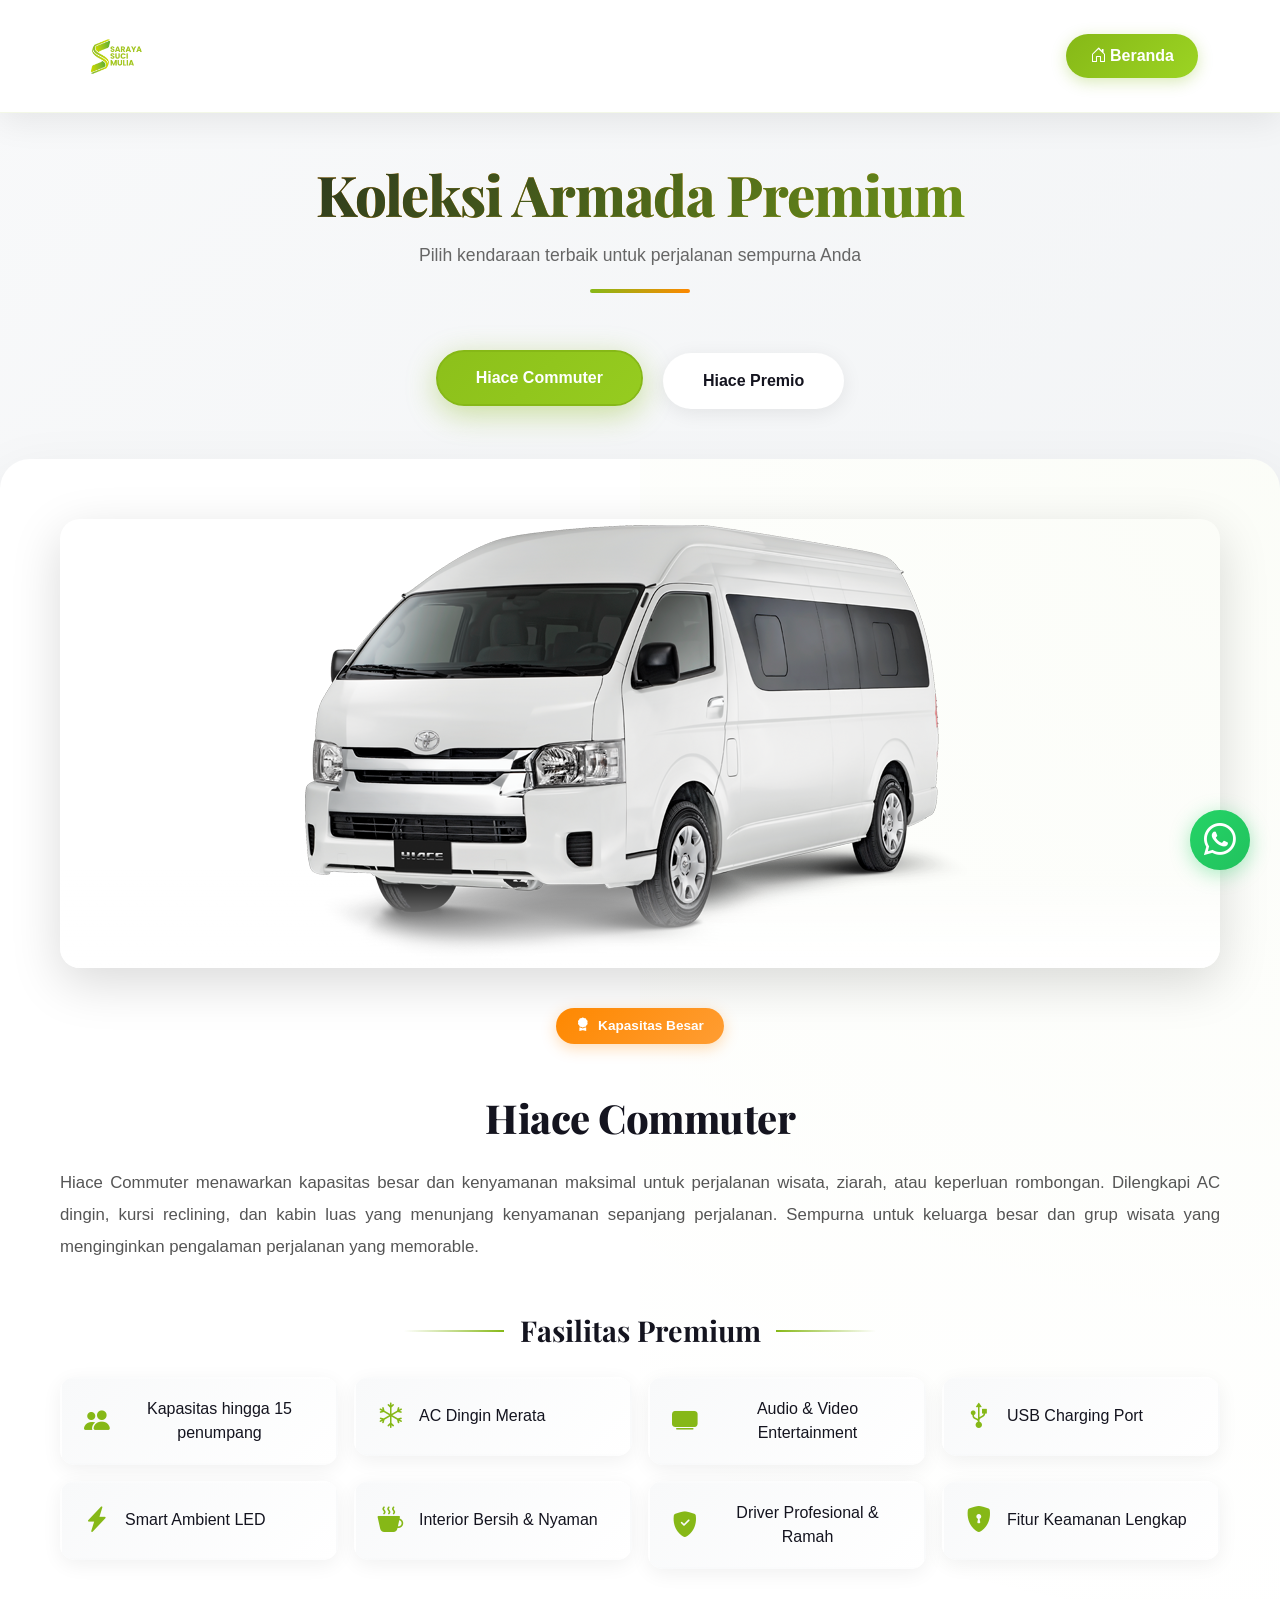
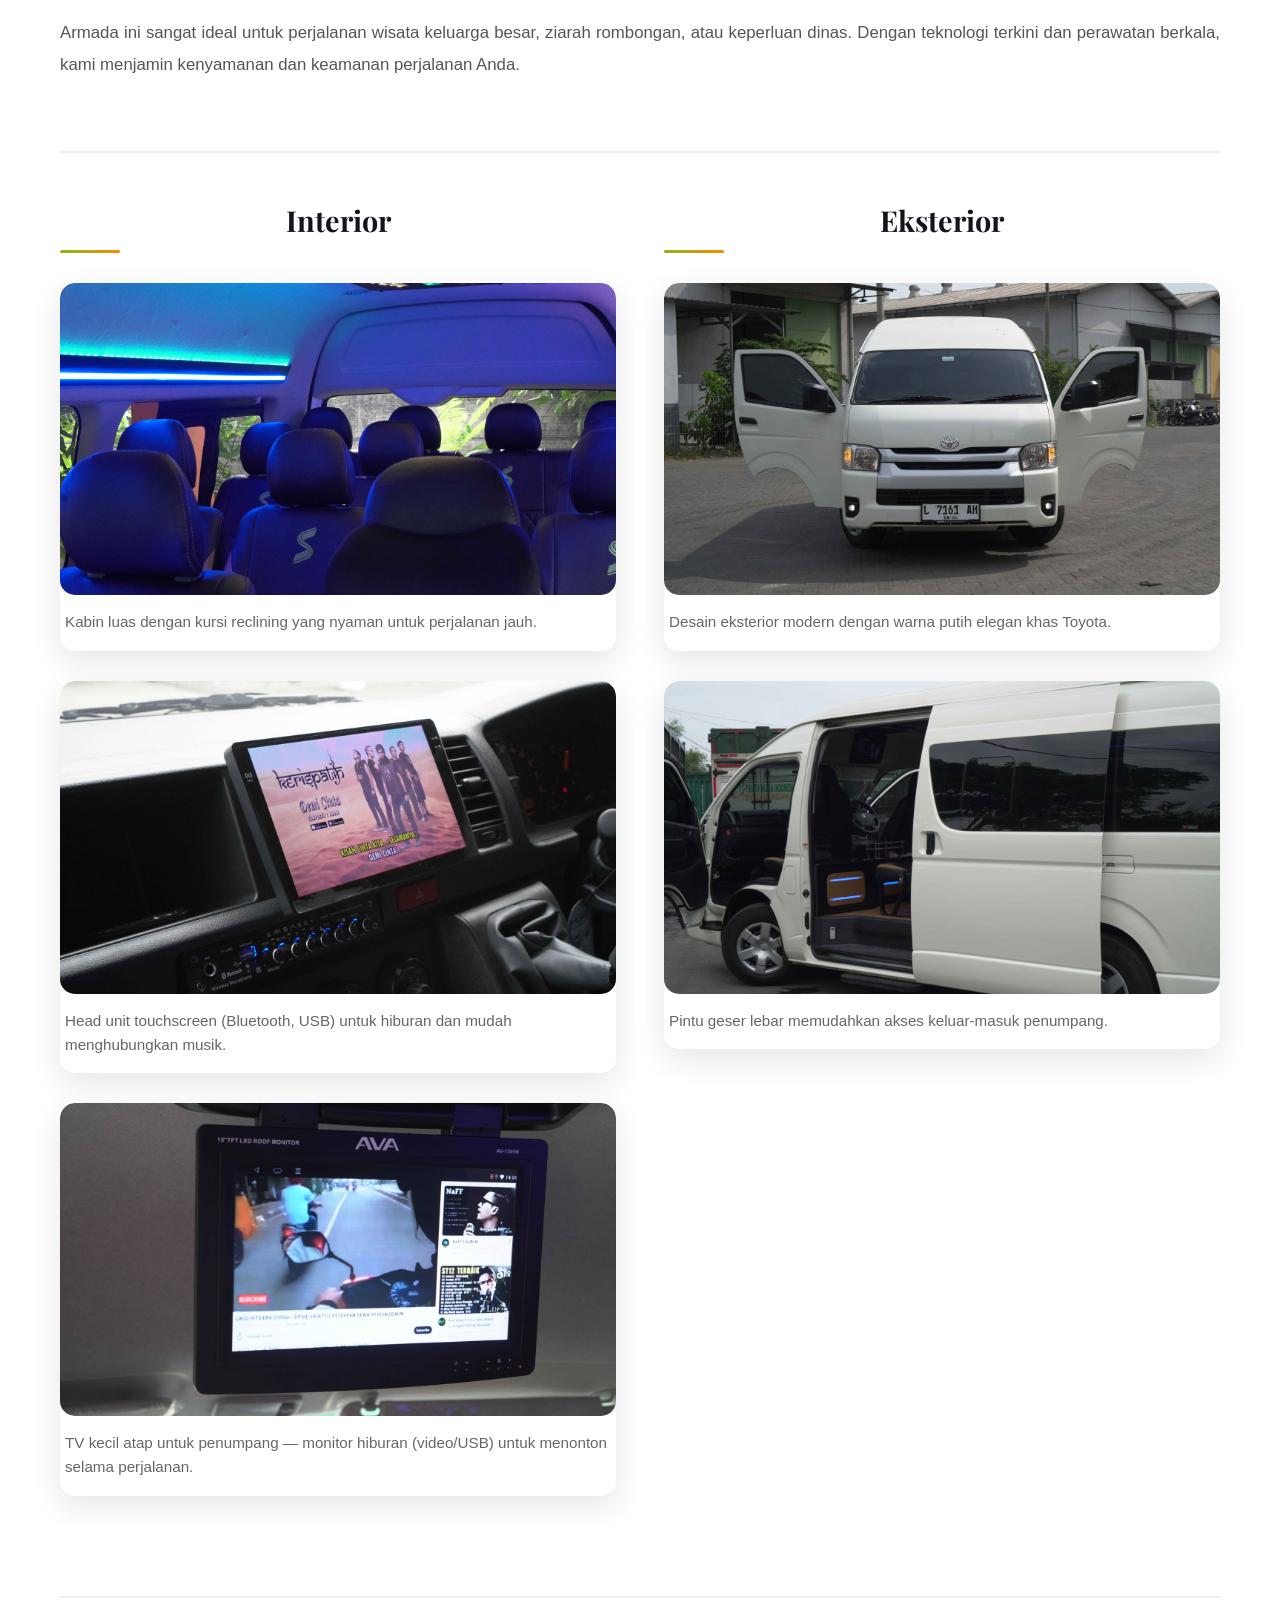
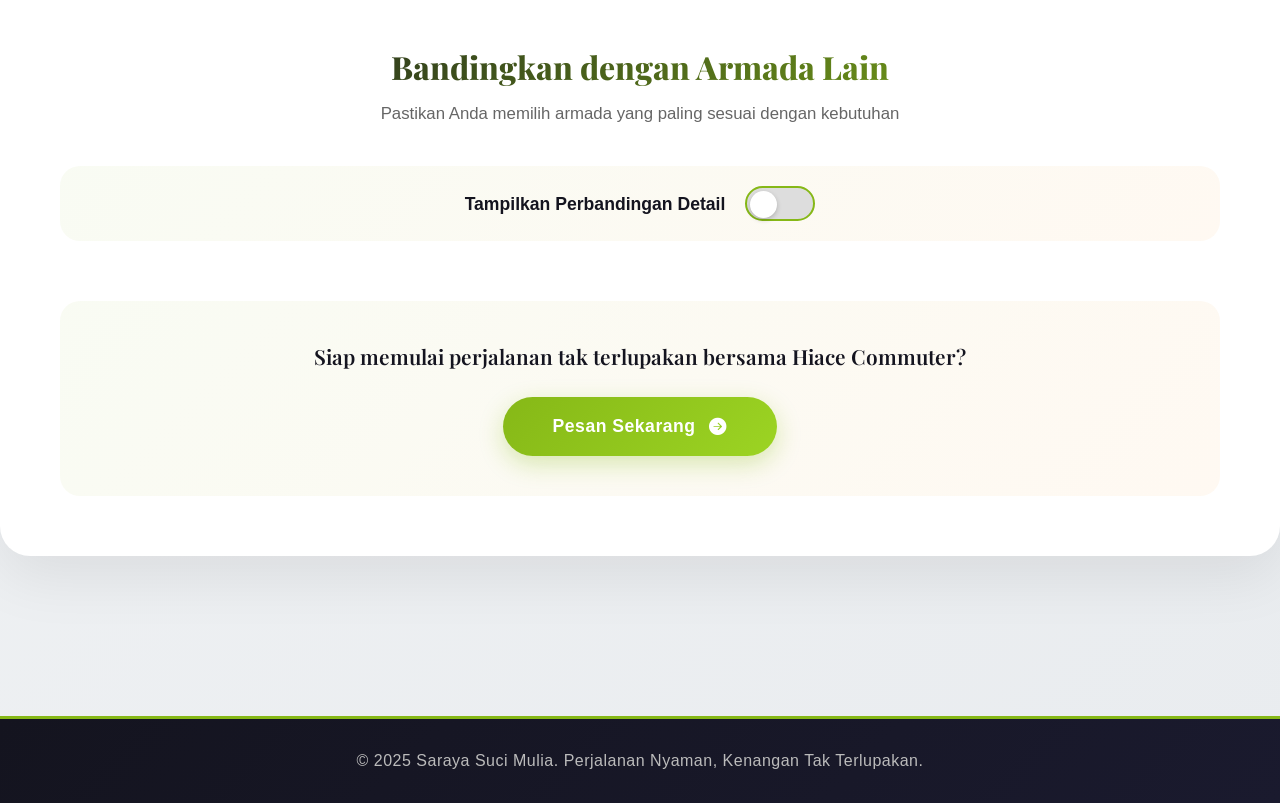
==== commit 21f56969: "Update Image formats" ====
--- a/detailArmada.html
+++ b/detailArmada.html
@@ -1134,13 +1134,13 @@
         ],
         extra: "Armada ini sangat ideal untuk perjalanan wisata keluarga besar, ziarah rombongan, atau keperluan dinas. Dengan teknologi terkini dan perawatan berkala, kami menjamin kenyamanan dan keamanan perjalanan Anda.",
         interior: [
-          { img: "assets/img/armada/interiorcommuter1.jpg", text: "Kabin luas dengan kursi reclining yang nyaman untuk perjalanan jauh." },
-          { img: "assets/img/armada/interiorcommuter2.jpg", text: "Head unit touchscreen (Bluetooth, USB) untuk hiburan dan mudah menghubungkan musik." },
+          { img: "assets/img/armada/interiorcommuter1.JPG", text: "Kabin luas dengan kursi reclining yang nyaman untuk perjalanan jauh." },
+          { img: "assets/img/armada/interiorcommuter2.JPG", text: "Head unit touchscreen (Bluetooth, USB) untuk hiburan dan mudah menghubungkan musik." },
           { img: "assets/img/armada/interior2.jpg", text: "TV kecil atap untuk penumpang — monitor hiburan (video/USB) untuk menonton selama perjalanan." }
         ],
         eksterior: [
-          { img: "assets/img/armada/exteriorcommuter1.jpg", text: "Desain eksterior modern dengan warna putih elegan khas Toyota." },
-          { img: "assets/img/armada/exteriorcommuter2.jpg", text: "Pintu geser lebar memudahkan akses keluar-masuk penumpang." }
+          { img: "assets/img/armada/exteriorcommuter1.JPG", text: "Desain eksterior modern dengan warna putih elegan khas Toyota." },
+          { img: "assets/img/armada/exteriorcommuter2.JPG", text: "Pintu geser lebar memudahkan akses keluar-masuk penumpang." }
         ]
       },
       premio: {
@@ -1165,8 +1165,8 @@
           { img: "assets/img/armada/interiorpremio2.jpg", text: "Kursi ergonomis dengan sandaran kepala dan ruang kaki luas." }
         ],
         eksterior: [
-          { img: "assets/img/armada/exteriorpremio1.jpg", text: "Velg stylish dan bodi aerodinamis menambah kesan eksklusif." },
-          { img: "assets/img/armada/duo-armada.jpg", text: "Desain eksterior elegan dan modern dengan grill berlapis krom." }
+          { img: "assets/img/armada/exteriorpremio1.JPG", text: "Velg stylish dan bodi aerodinamis menambah kesan eksklusif." },
+          { img: "assets/img/armada/duo-armada.JPG", text: "Desain eksterior elegan dan modern dengan grill berlapis krom." }
         ]
       }
     };
